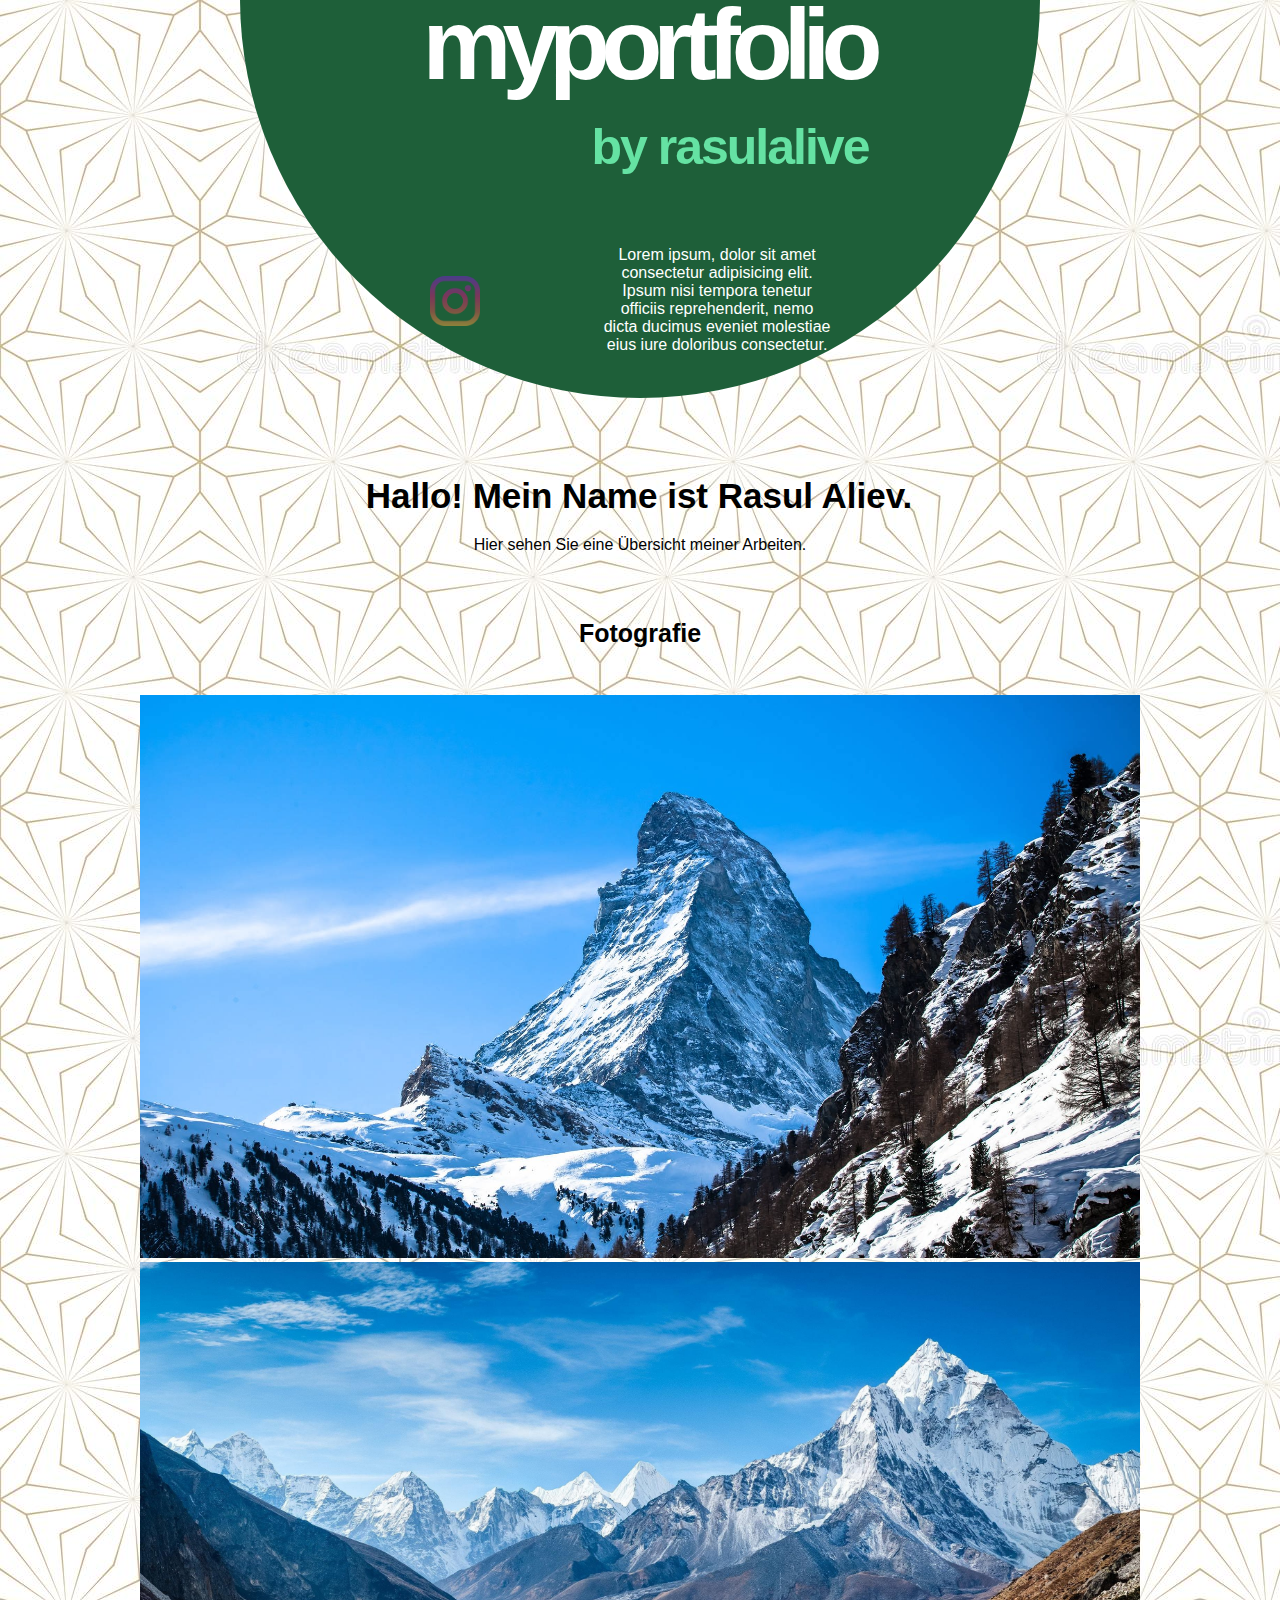
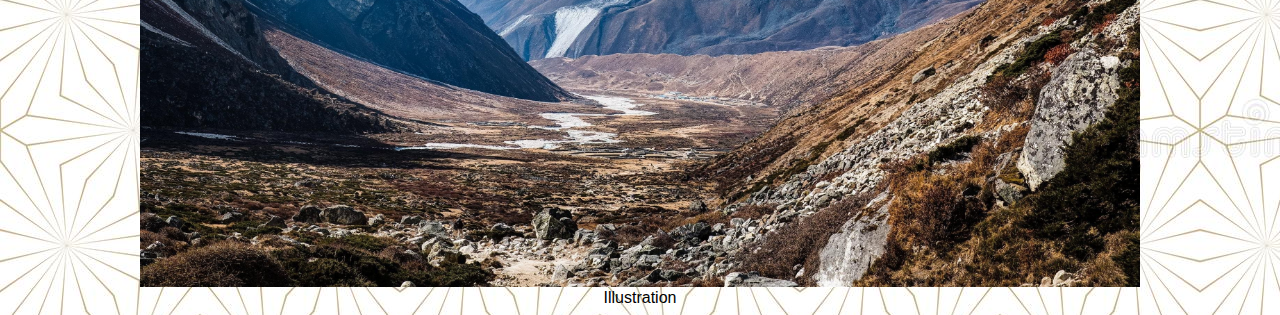
==== index.html @ 5f8275d5 "1.7" ====
<html lang="en">
<link rel="stylesheet" href="style.css">

<head>
    <meta charset="UTF-8">
    <meta http-equiv="X-UA-Compatible" content="IE=edge">
    <meta name="viewport" content="width=device-width, initial-scale=1.0">
    <title>Portfolio I Rasul</title>
</head>

<body>
  <header>
    <div>
        <div id="halbkreis"></div>
        <h1>myportfolio</h1>
        <h2 id="by">by rasulalive</h2>
        <div id="text1">Lorem ipsum, dolor sit amet consectetur adipisicing elit. Ipsum nisi tempora tenetur officiis
            reprehenderit, nemo dicta ducimus eveniet molestiae eius iure doloribus consectetur.</div>
        <div><a href="https://www.instagram.com/" target="_blank"> <img id="instagram" src="instaaa.png"
                    alt="Instagram"></a></div>
                </header>
     <main>
                    <div id="tipper">Hallo! Mein Name ist Rasul Aliev.</div>
        <div id="text2">Hier sehen Sie eine Übersicht meiner Arbeiten.</div>
        <div id="fototite">Fotografie</div>
       <img id="foto" src="berg1.jpg" alt="Foto1">
       <img id="foto" src="berg2.jpg" alt="Foto2">
        <div>Illustration</div>
    </div>
</main>

</body>

</html>
---- style.css ----
body{
   background-image: url(hintergrund.jpg);
   font-family: Arial, Helvetica, sans-serif;
   text-align: center;
  
   }
   
   h1{
      font-size:  100px;
    font-weight: 800;
    color: rgb(255, 255, 255);
    letter-spacing: -9px;
   position: absolute;
   width:100%;        
   margin-left:auto;
   margin-right:auto;
   background-position:center;
   top: -80px;
   
   
   }
   #by{
      color: #65e2a3;
      font-size: 50px; 
      margin-top: -280px;
      margin-left: 180;
      letter-spacing: -2;
      font-weight: 700;

   }
   
   #halbkreis {
    background-color: rgb(30, 95, 57);
   width: 800px;
   height: 400px;
   border-radius:0 0 500px 500px;
   z-index: -1;
   display: inline-block;
   margin-top: -10px;
  
}
   #text1{
   color: rgb(255, 255, 255);
   margin-left: 47%;
   width: 230px;
   height: 100px;
  margin-top: 70;
  
   }
   #instagram { 
      filter: opacity(95%);
width: 50spx;
height: 50px;
position: absolute;
margin-top: -70px;
margin-left: -210px;
opacity: 0.6;
    }

    #instagram:hover { 
opacity: 1;
}

    #tipper{
font-size: 35px;
border-right: 2px solid rgba(255, 255, 255, 0.75);
font-weight: 550;
white-space: nowrap;
overflow: hidden;
margin: 130 auto ;
     }

     /*animation*/
#tipper  {
   animation: typewriter 3s steps(40) 1s 1 normal both,
   blinkTextCursor 500ms steps(40) infinite normal;
   }

   @keyframes typewriter{
      from{
width: 0;
}
  to{
width: 16em;
 }
}

@keyframes blinkTextCursor {
   from {
      border-color: transparent 50%
   }
to{
   border-color: black;
}
}

#text2{
top: -110px;
   position: relative; 

}

#fototite{
font-size:25px;
font-weight: 600;
top: -45px;
position: relative;
}

#foto{
width: 1000px;
margin: 2px;
}
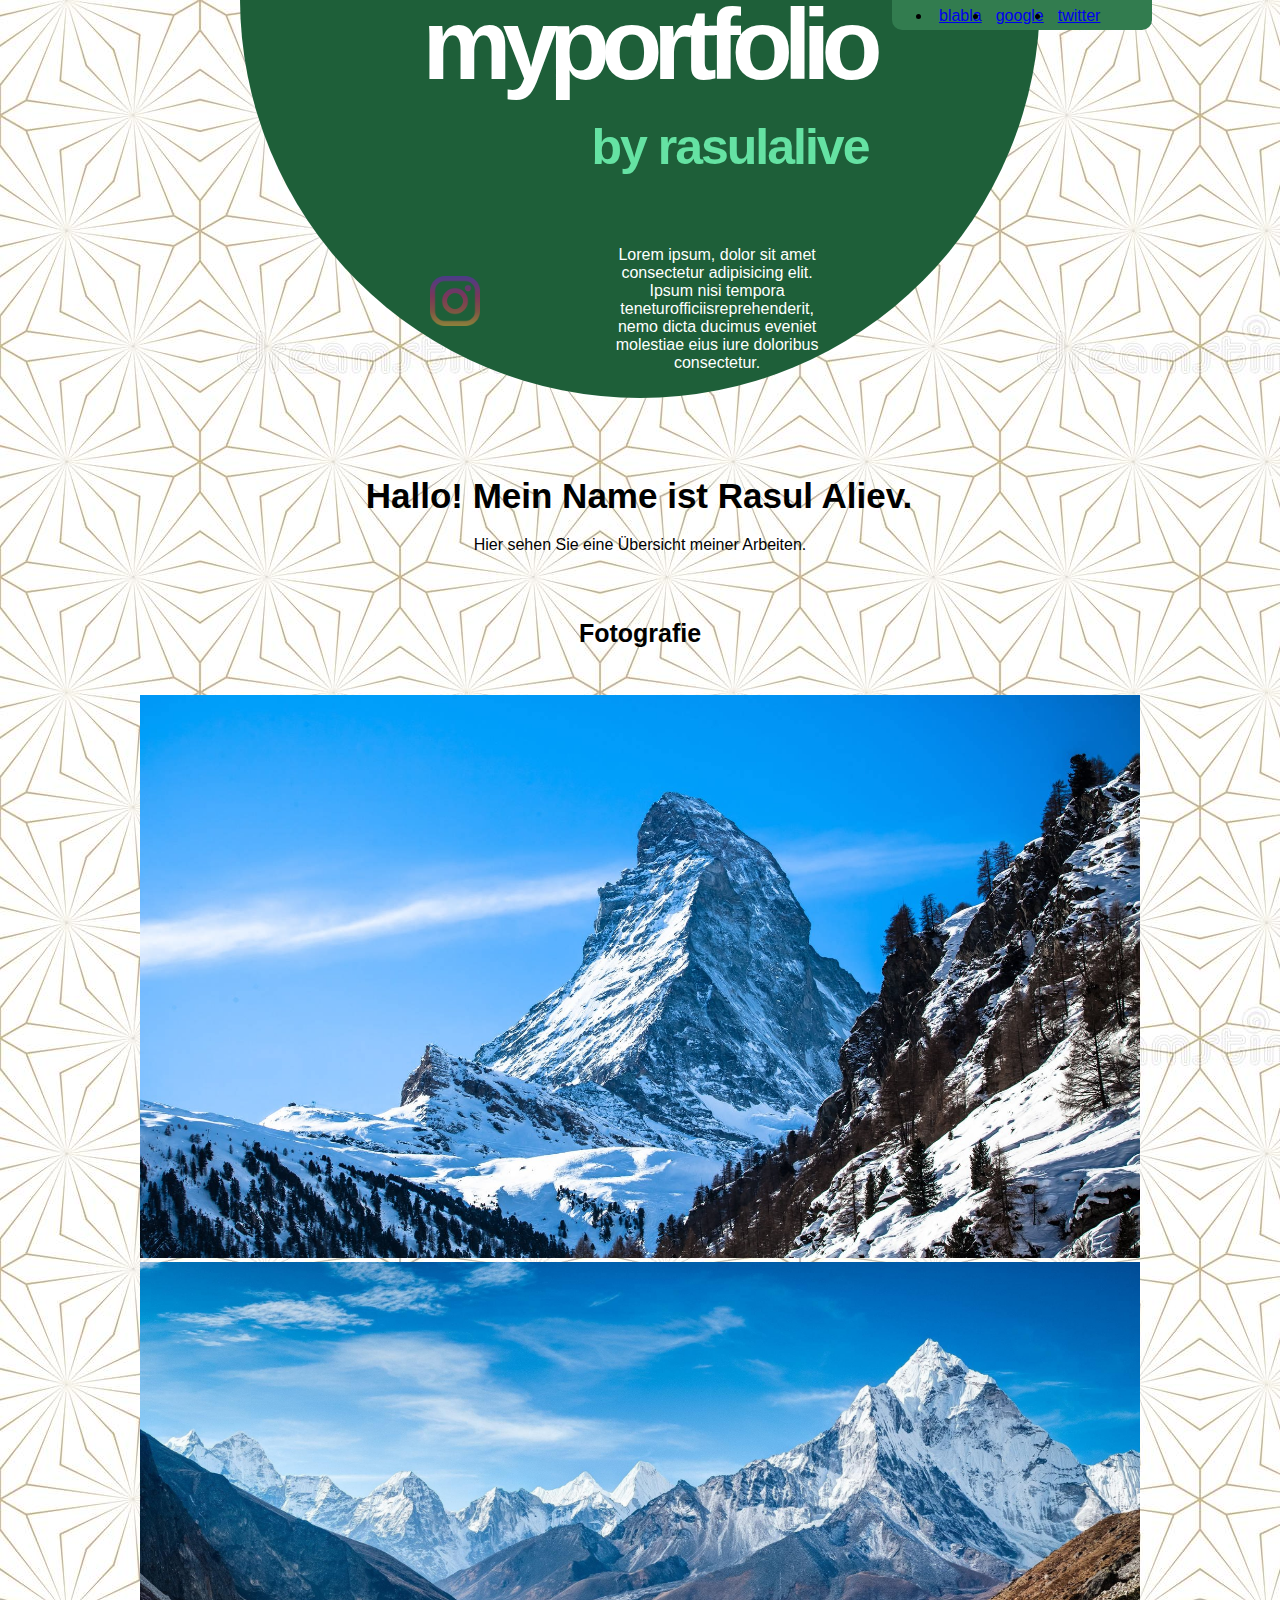
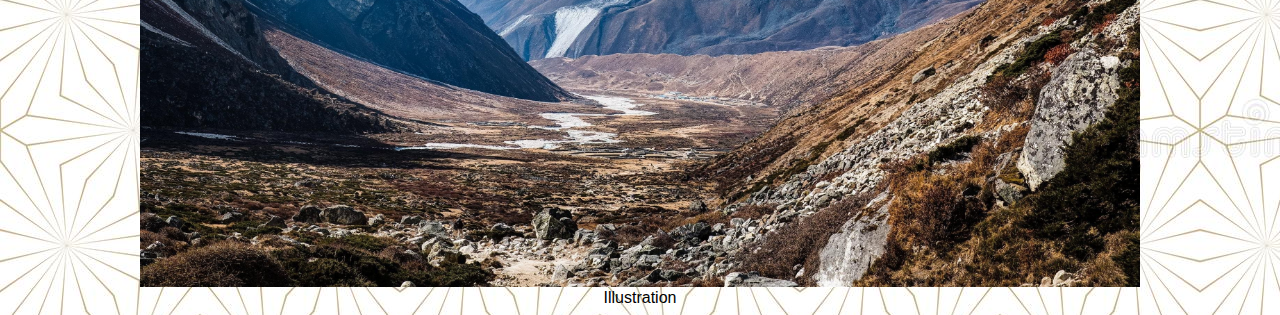
==== commit 23728307: "1.8" ====
--- a/index.html
+++ b/index.html
@@ -9,25 +9,30 @@
 </head>
 
 <body>
-  <header>
-    <div>
-        <div id="halbkreis"></div>
-        <h1>myportfolio</h1>
-        <h2 id="by">by rasulalive</h2>
-        <div id="text1">Lorem ipsum, dolor sit amet consectetur adipisicing elit. Ipsum nisi tempora tenetur officiis
-            reprehenderit, nemo dicta ducimus eveniet molestiae eius iure doloribus consectetur.</div>
-        <div><a href="https://www.instagram.com/" target="_blank"> <img id="instagram" src="instaaa.png"
-                    alt="Instagram"></a></div>
-                </header>
-     <main>
-                    <div id="tipper">Hallo! Mein Name ist Rasul Aliev.</div>
+    <header>
+            <nav>
+                <ul id="header">
+                    <li><a href="https://www.youtube.com/watch?v=gTzJgLsbnKU">blabla</a></li>
+                    <li><a href="https://www.google.com/">google</a></li>
+                    <li><a href="https://twitter.com/home">twitter</a></li>
+            </nav>
+            </ul>
+            <div id="halbkreis"></div>
+            <h1>myportfolio</h1>
+            <h2 id="by">by rasulalive</h2>
+            <div id="text1">Lorem ipsum, dolor sit amet consectetur adipisicing elit. Ipsum nisi tempora teneturofficiisreprehenderit, nemo dicta ducimus eveniet molestiae eius iure doloribus consectetur.</div>
+            <div><a href="https://www.instagram.com/" target="_blank"> <img id="instagram" src="instaaa.png"
+                        alt="Instagram"></a></div>
+    </header>
+    <main>
+        <div id="tipper">Hallo! Mein Name ist Rasul Aliev.</div>
         <div id="text2">Hier sehen Sie eine Übersicht meiner Arbeiten.</div>
         <div id="fototite">Fotografie</div>
-       <img id="foto" src="berg1.jpg" alt="Foto1">
-       <img id="foto" src="berg2.jpg" alt="Foto2">
+        <img id="foto" src="berg1.jpg" alt="Foto1">
+        <img id="foto" src="berg2.jpg" alt="Foto2">
         <div>Illustration</div>
-    </div>
-</main>
+        </div>
+    </main>
 
 </body>
 
--- a/style.css
+++ b/style.css
@@ -111,4 +111,25 @@
 width: 1000px;
 margin: 2px;
 }
-   +   
+#header{
+background-color: rgb(50, 124, 79);
+height: 30px;
+width: 220px;
+border-bottom-left-radius: 10px;
+border-bottom-right-radius: 10px;
+position: fixed;
+right: 10%;
+margin: 0px;
+top: 0px;
+z-index: 10;
+}
+
+li {
+   float: left;
+}  
+
+li a {
+padding: 7px;
+display: block;
+}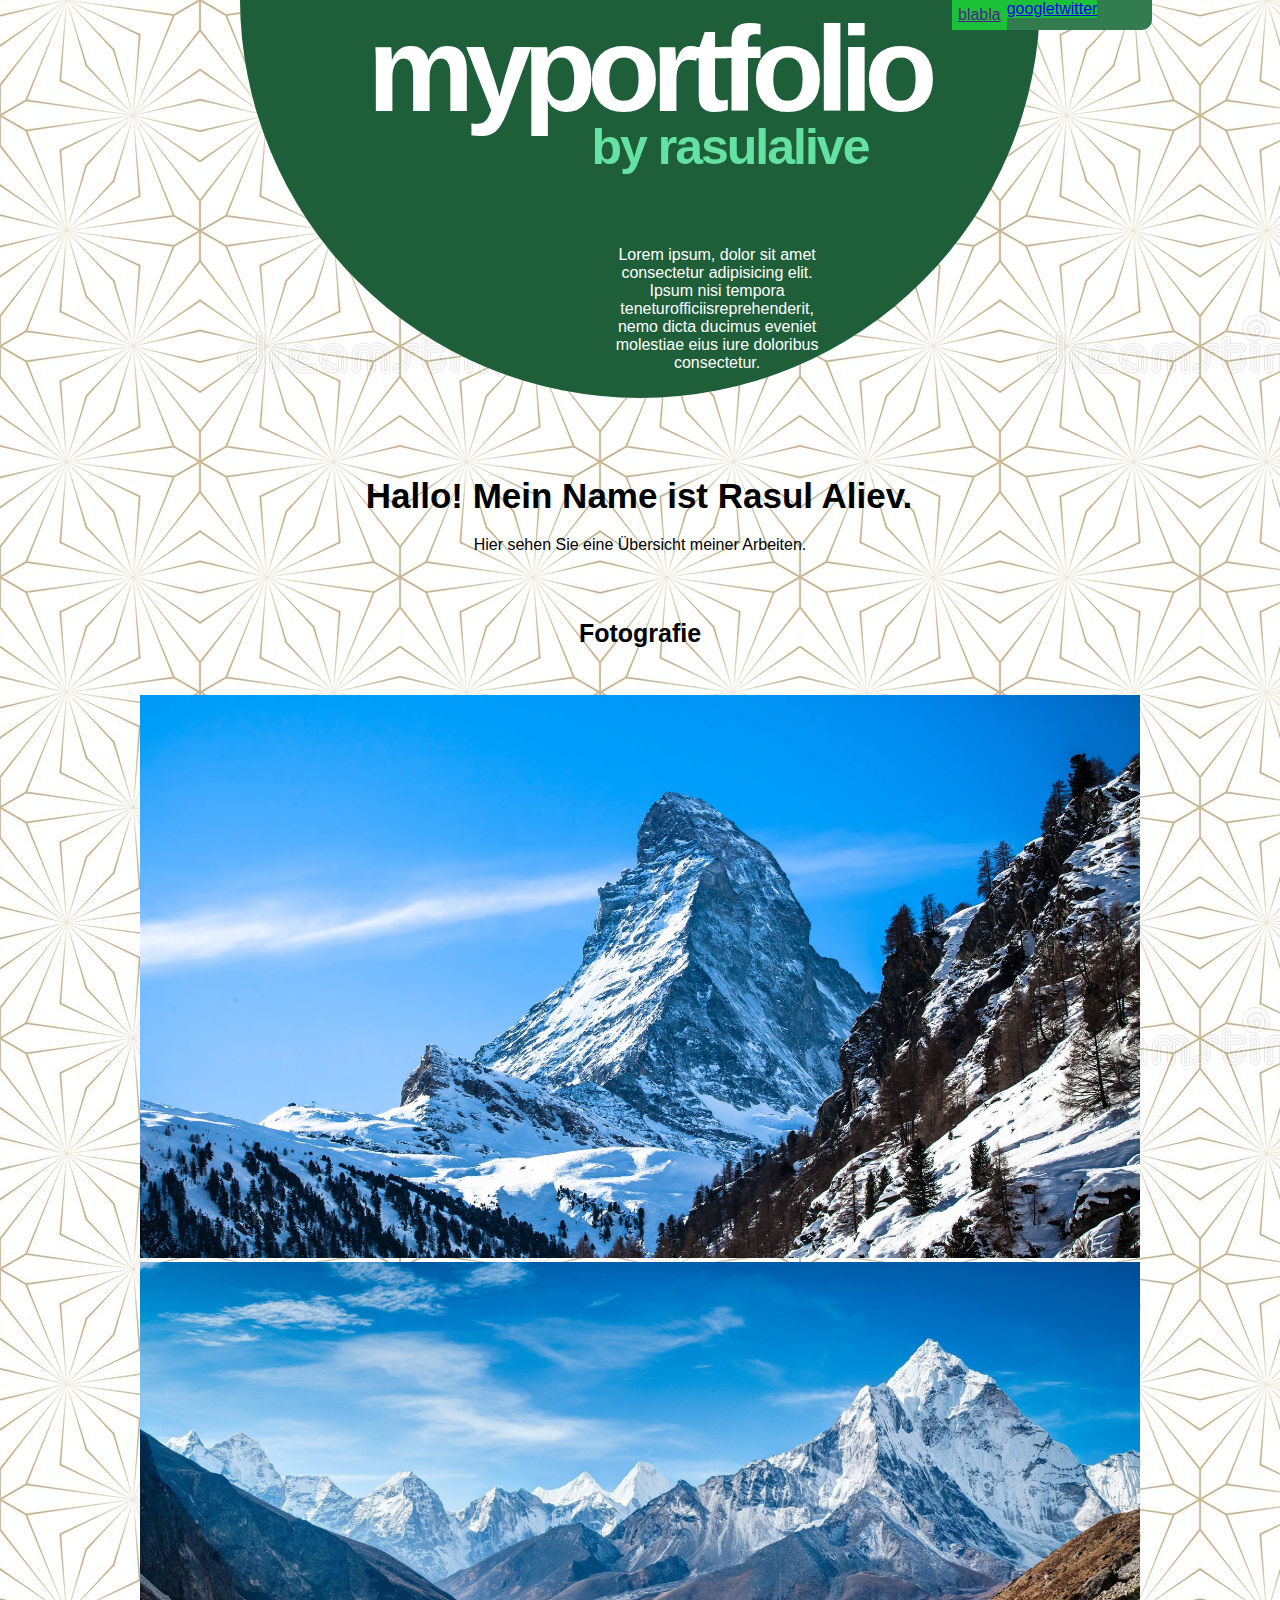
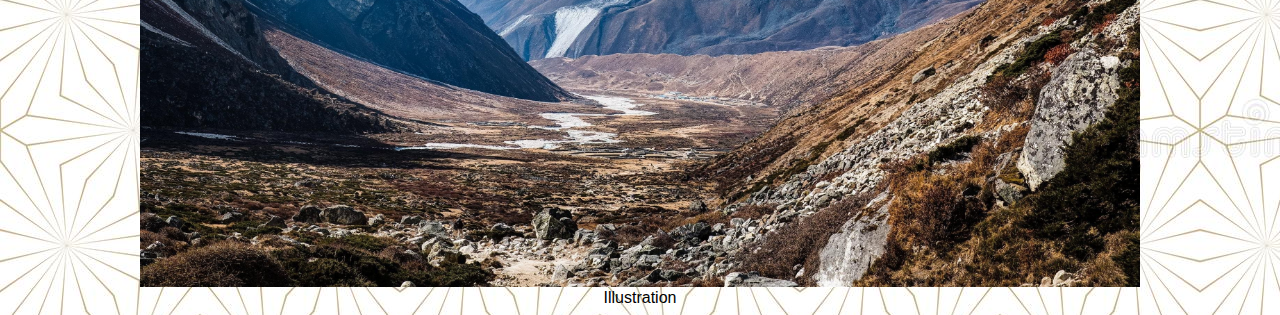
==== commit d3bc3da5: "1.8" ====
--- a/index.html
+++ b/index.html
@@ -10,19 +10,19 @@
 
 <body>
     <header>
-            <nav>
-                <ul id="header">
-                    <li><a href="https://www.youtube.com/watch?v=gTzJgLsbnKU">blabla</a></li>
-                    <li><a href="https://www.google.com/">google</a></li>
-                    <li><a href="https://twitter.com/home">twitter</a></li>
-            </nav>
-            </ul>
-            <div id="halbkreis"></div>
-            <h1>myportfolio</h1>
-            <h2 id="by">by rasulalive</h2>
-            <div id="text1">Lorem ipsum, dolor sit amet consectetur adipisicing elit. Ipsum nisi tempora teneturofficiisreprehenderit, nemo dicta ducimus eveniet molestiae eius iure doloribus consectetur.</div>
-            <div><a href="https://www.instagram.com/" target="_blank"> <img id="instagram" src="instaaa.png"
-                        alt="Instagram"></a></div>
+
+        <div id="header">
+            <a id="a" href=>blabla</a>
+            <a href="https://www.google.com/">google</a>
+            <a href="https://twitter.com/home">twitter</a>
+        </div>
+        <div id="halbkreis"></div>
+        <h1>myportfolio</h1>
+        <h2 id="by">by rasulalive</h2>
+        <div id="text1">Lorem ipsum, dolor sit amet consectetur adipisicing elit. Ipsum nisi tempora
+            teneturofficiisreprehenderit, nemo dicta ducimus eveniet molestiae eius iure doloribus consectetur.</div>
+        <div><a href="https://www.instagram.com/" target="_blank"> <img id="instagram" src="instaaa.png"
+        alt="Instagram"></a></div>
     </header>
     <main>
         <div id="tipper">Hallo! Mein Name ist Rasul Aliev.</div>
--- a/style.css
+++ b/style.css
@@ -2,12 +2,12 @@
    background-image: url(hintergrund.jpg);
    font-family: Arial, Helvetica, sans-serif;
    text-align: center;
-  
+
    }
    
    h1{
-      font-size:  100px;
-    font-weight: 800;
+      font-size:  120px;
+    font-weight: 700;
     color: rgb(255, 255, 255);
     letter-spacing: -9px;
    position: absolute;
@@ -47,15 +47,16 @@
   margin-top: 70;
   
    }
+
    #instagram { 
-      filter: opacity(95%);
+filter: opacity(95%);
 width: 50spx;
 height: 50px;
 position: absolute;
 margin-top: -70px;
 margin-left: -210px;
 opacity: 0.6;
-    }
+}
 
     #instagram:hover { 
 opacity: 1;
@@ -115,7 +116,7 @@
 #header{
 background-color: rgb(50, 124, 79);
 height: 30px;
-width: 220px;
+width: 200px;
 border-bottom-left-radius: 10px;
 border-bottom-right-radius: 10px;
 position: fixed;
@@ -125,11 +126,13 @@
 z-index: 10;
 }
 
-li {
+a {
    float: left;
+   background-color: rgb(27, 194, 55);
 }  
 
-li a {
-padding: 7px;
+#a {
+padding: 6px;
 display: block;
+
 }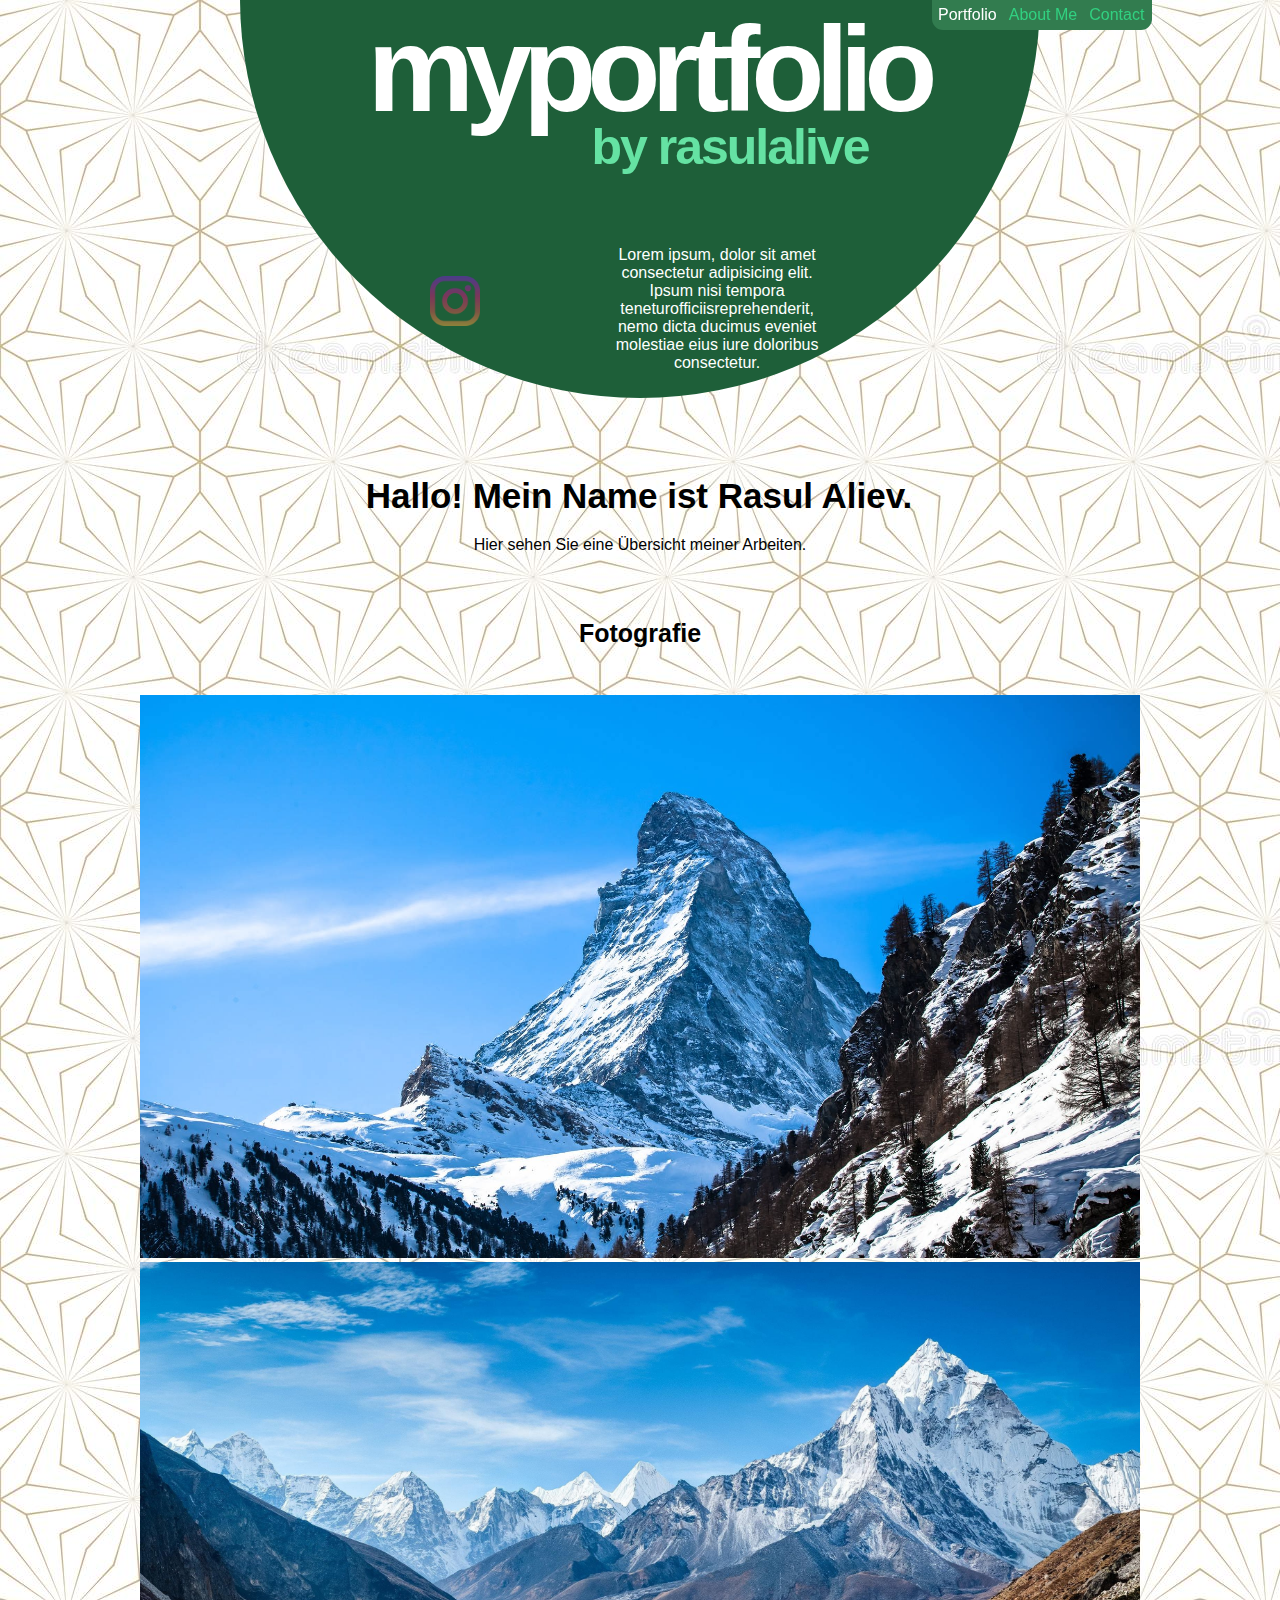
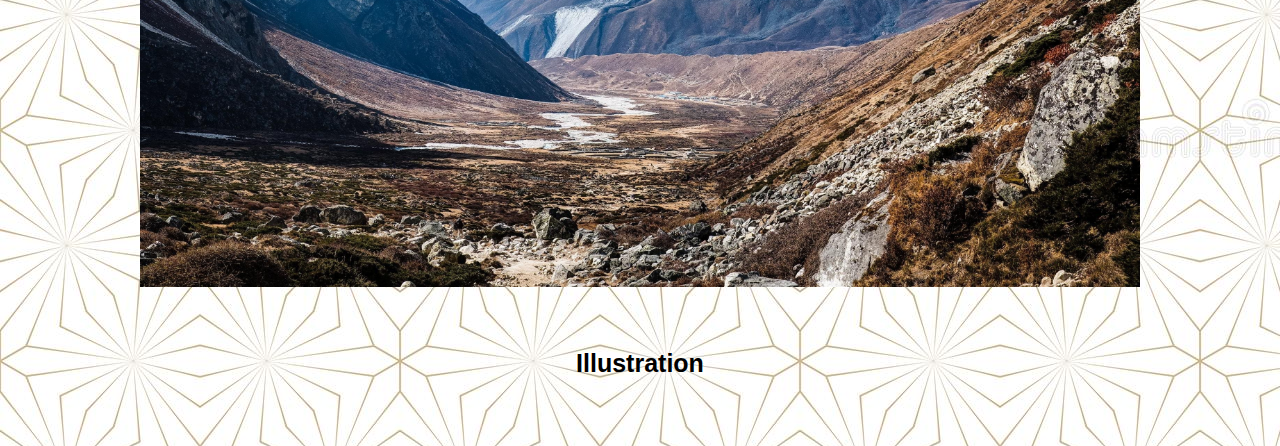
==== commit f43d3793: "1.9" ====
--- a/index.html
+++ b/index.html
@@ -10,19 +10,18 @@
 
 <body>
     <header>
-
-        <div id="header">
-            <a id="a" href=>blabla</a>
-            <a href="https://www.google.com/">google</a>
-            <a href="https://twitter.com/home">twitter</a>
-        </div>
+       <nav><ul id="header">
+            <li><a id="a" href=>Portfolio</a></li>
+            <li><a href="https://www.google.com/">About Me</a></li>
+            <li><a href="https://twitter.com/home">Contact</a></li>
+        </ul></nav>
         <div id="halbkreis"></div>
         <h1>myportfolio</h1>
         <h2 id="by">by rasulalive</h2>
         <div id="text1">Lorem ipsum, dolor sit amet consectetur adipisicing elit. Ipsum nisi tempora
             teneturofficiisreprehenderit, nemo dicta ducimus eveniet molestiae eius iure doloribus consectetur.</div>
         <div><a href="https://www.instagram.com/" target="_blank"> <img id="instagram" src="instaaa.png"
-        alt="Instagram"></a></div>
+                    alt="Instagram"></a></div>
     </header>
     <main>
         <div id="tipper">Hallo! Mein Name ist Rasul Aliev.</div>
@@ -30,7 +29,7 @@
         <div id="fototite">Fotografie</div>
         <img id="foto" src="berg1.jpg" alt="Foto1">
         <img id="foto" src="berg2.jpg" alt="Foto2">
-        <div>Illustration</div>
+        <div id="illiu" >Illustration</div>
         </div>
     </main>
 
--- a/style.css
+++ b/style.css
@@ -113,26 +113,46 @@
 margin: 2px;
 }
    
-#header{
-background-color: rgb(50, 124, 79);
-height: 30px;
-width: 200px;
-border-bottom-left-radius: 10px;
-border-bottom-right-radius: 10px;
-position: fixed;
-right: 10%;
-margin: 0px;
-top: 0px;
-z-index: 10;
+ul {
+   list-style-type:none;
+   margin: 0;
+   padding: 0;
+   background-color: rgb(50, 124, 79);
+   height: 30px;
+   width: 220px;
+   border-bottom-left-radius: 11px;
+   border-bottom-right-radius: 11px;
+   position: fixed;
+   right: 10%;
+   top: 0px;
+   z-index: 10;
+   overflow: hidden;
 }
 
-a {
+li {
    float: left;
-   background-color: rgb(27, 194, 55);
+   text-decoration: none;
+}  
+li a {
+   display: block;
+   color: #31d181;
+   text-align: center;
+   padding: 6px;
+   text-decoration: none;
+
 }  
 
-#a {
-padding: 6px;
-display: block;
+li a:hover{
+   background-color:rgb(45, 95, 65);
+}
 
-}+#a{
+   color: white;
+}
+
+#illiu{
+   font-size:25px;
+   font-weight: 600;
+   top: -45px;
+   padding: 60px;
+}
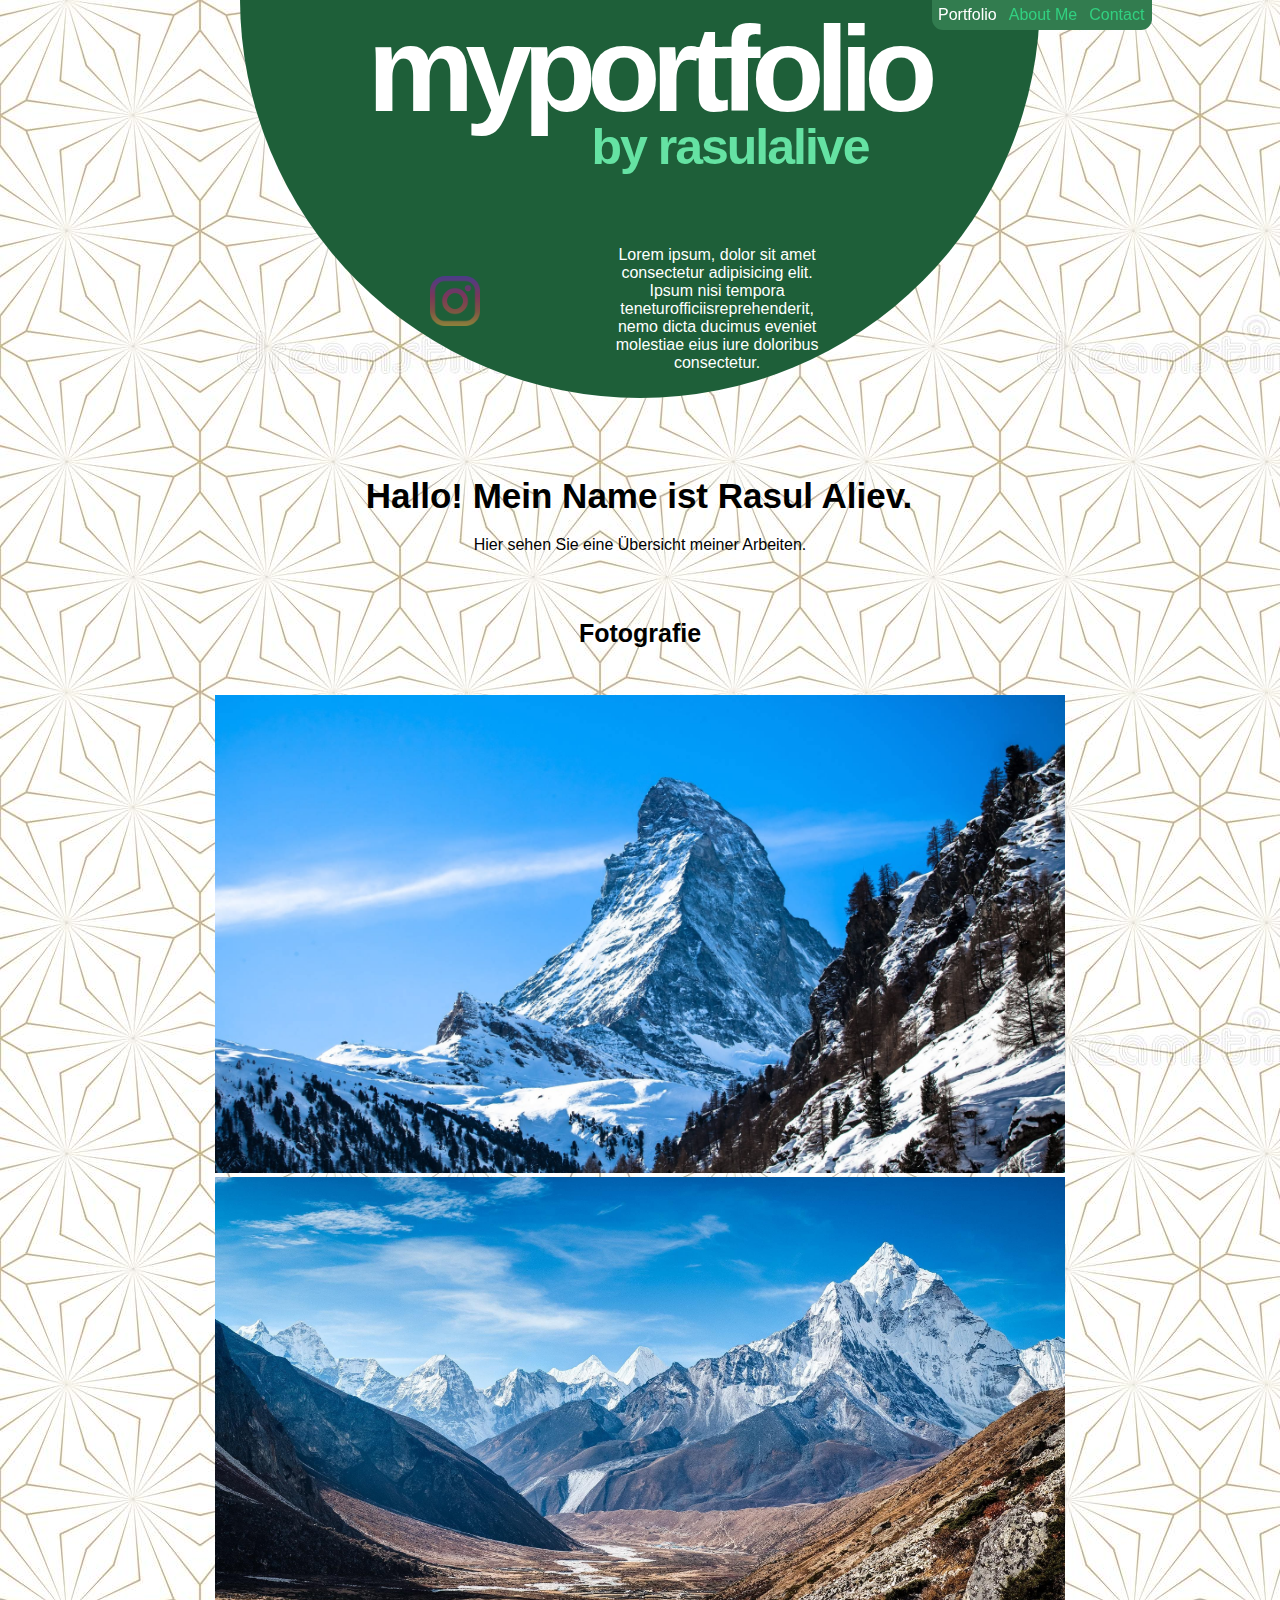
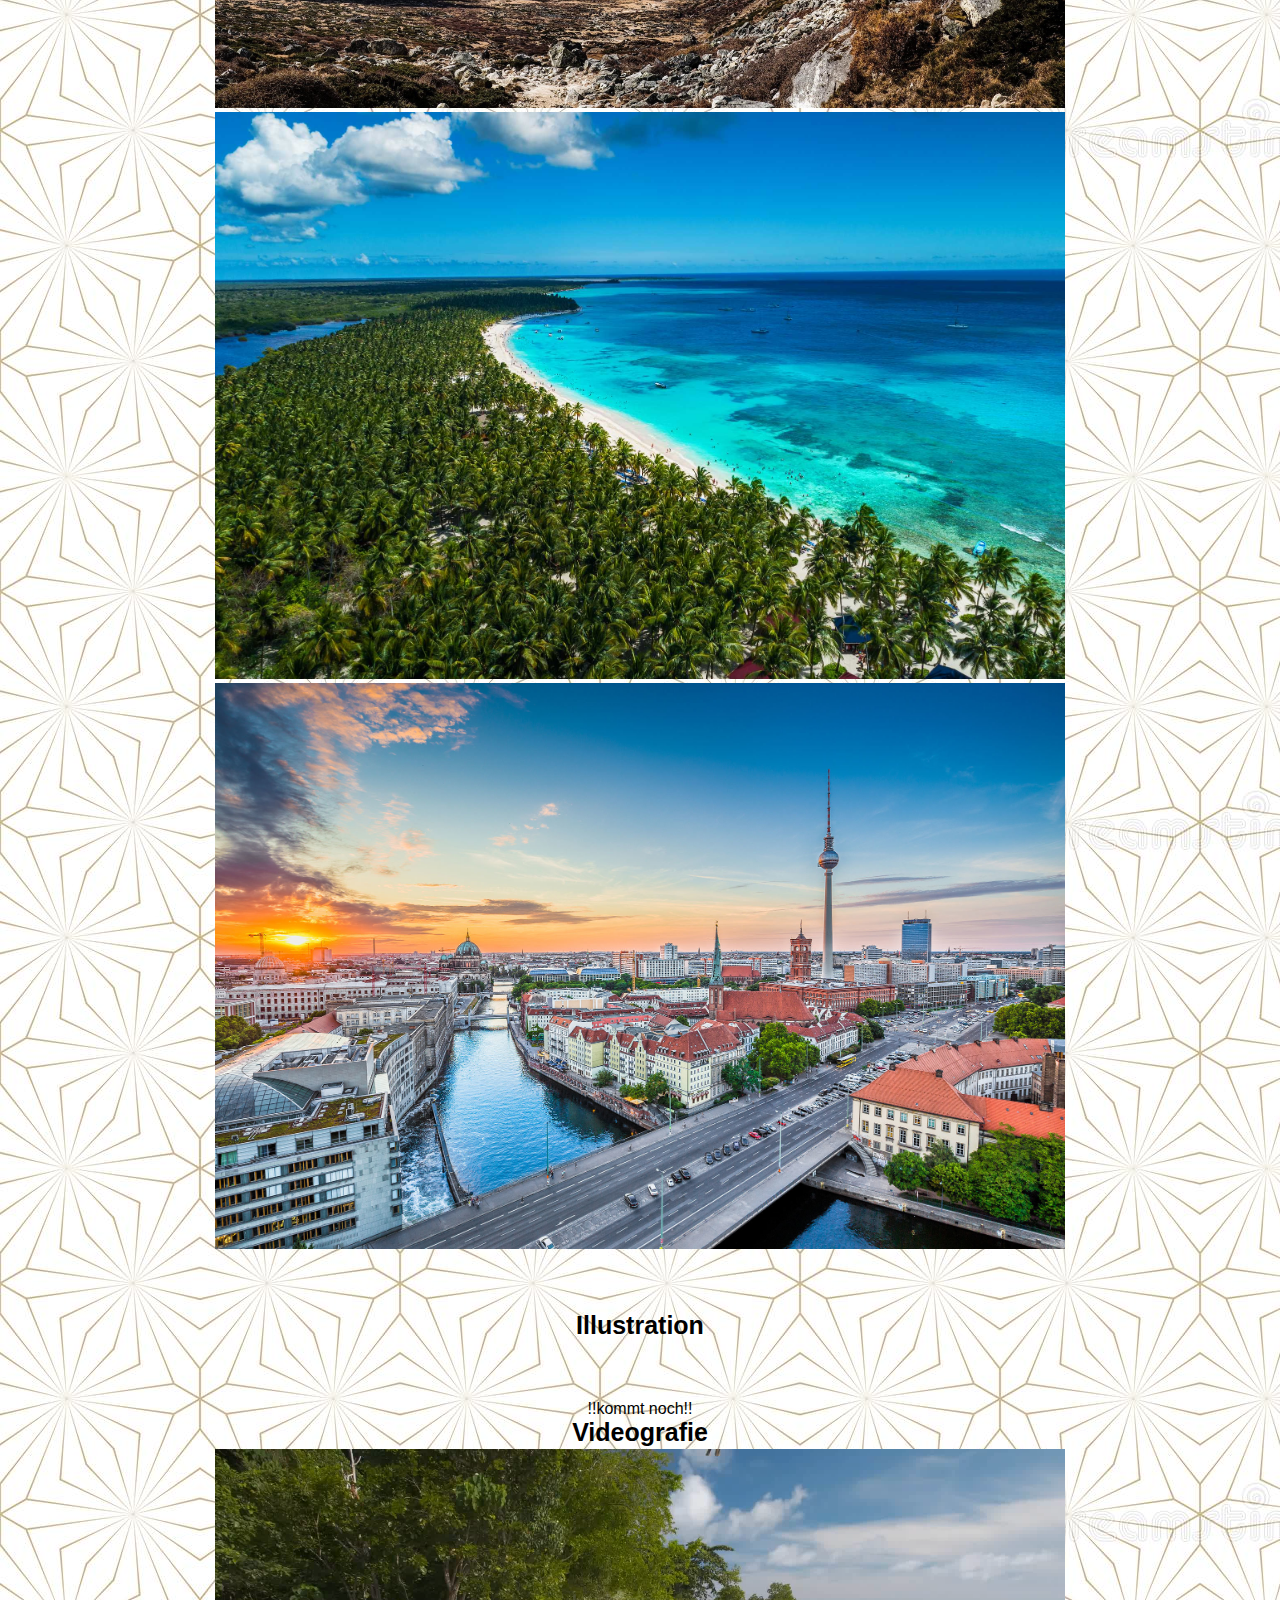
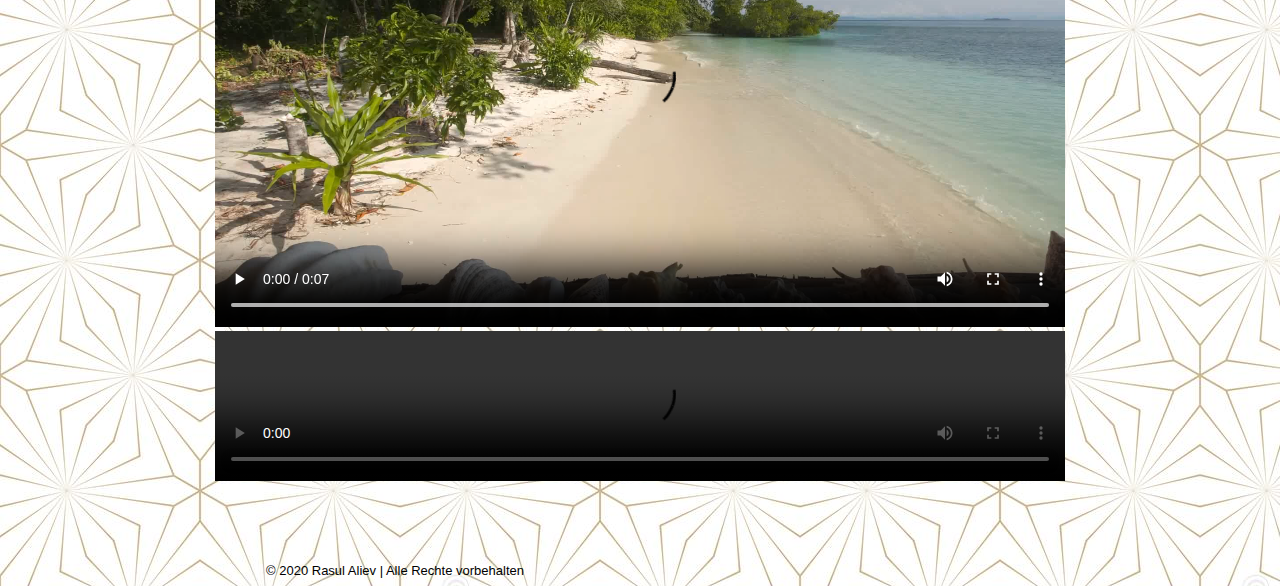
==== commit c46fbff6: "1.9" ====
--- a/index.html
+++ b/index.html
@@ -10,11 +10,13 @@
 
 <body>
     <header>
-       <nav><ul id="header">
-            <li><a id="a" href=>Portfolio</a></li>
-            <li><a href="https://www.google.com/">About Me</a></li>
-            <li><a href="https://twitter.com/home">Contact</a></li>
-        </ul></nav>
+        <nav>
+            <ul id="header">
+                <li><a id="a" href=>Portfolio</a></li>
+                <li><a href="https://www.google.com/">About Me</a></li>
+                <li><a href="https://twitter.com/home">Contact</a></li>
+            </ul>
+        </nav>
         <div id="halbkreis"></div>
         <h1>myportfolio</h1>
         <h2 id="by">by rasulalive</h2>
@@ -22,17 +24,26 @@
             teneturofficiisreprehenderit, nemo dicta ducimus eveniet molestiae eius iure doloribus consectetur.</div>
         <div><a href="https://www.instagram.com/" target="_blank"> <img id="instagram" src="instaaa.png"
                     alt="Instagram"></a></div>
-    </header>
-    <main>
+     </header>
+
+   <main>
         <div id="tipper">Hallo! Mein Name ist Rasul Aliev.</div>
         <div id="text2">Hier sehen Sie eine Übersicht meiner Arbeiten.</div>
         <div id="fototite">Fotografie</div>
-        <img id="foto" src="berg1.jpg" alt="Foto1">
-        <img id="foto" src="berg2.jpg" alt="Foto2">
-        <div id="illiu" >Illustration</div>
-        </div>
+        <div> <img id="foto" src="berg1.jpg" alt="Foto1"></div>
+        <div> <img id="foto" src="berg2.jpg" alt="Foto2"></div>
+        <div><img id="foto" src="bild3.jpg" alt="foto"></div>
+        <div><img id="foto" src="bild4.jpg" alt="foto"></div>
+        <div id="illiu">Illustration</div>
+        <div id="bild">!!kommt noch!!</div>
+        <div id="Videografie">Videografie</div>
+        <div><video width="850px" controls id="video" src="vid1.mp4"></video></div>
+        <div><video width="850px" controls id="video" src="vid2.mp4"></video></div>
     </main>
+   
+    <footer>
+        <div id="rechte">© 2020 Rasul Aliev | Alle Rechte vorbehalten</div>
+    </footer>
 
 </body>
-
 </html>--- a/style.css
+++ b/style.css
@@ -2,6 +2,7 @@
    background-image: url(hintergrund.jpg);
    font-family: Arial, Helvetica, sans-serif;
    text-align: center;
+overflow-x: hidden;
 
    }
    
@@ -109,7 +110,7 @@
 }
 
 #foto{
-width: 1000px;
+width: 850px;
 margin: 2px;
 }
    
@@ -156,3 +157,20 @@
    top: -45px;
    padding: 60px;
 }
+
+#Videografie{
+    font-size:25px;
+font-weight: 600;
+top: -45px;
+}
+
+#video{
+   padding: 2px;
+}
+
+#rechte{
+  font-size: 13px;
+  padding-top : 80px;
+margin-left: -490px;
+
+}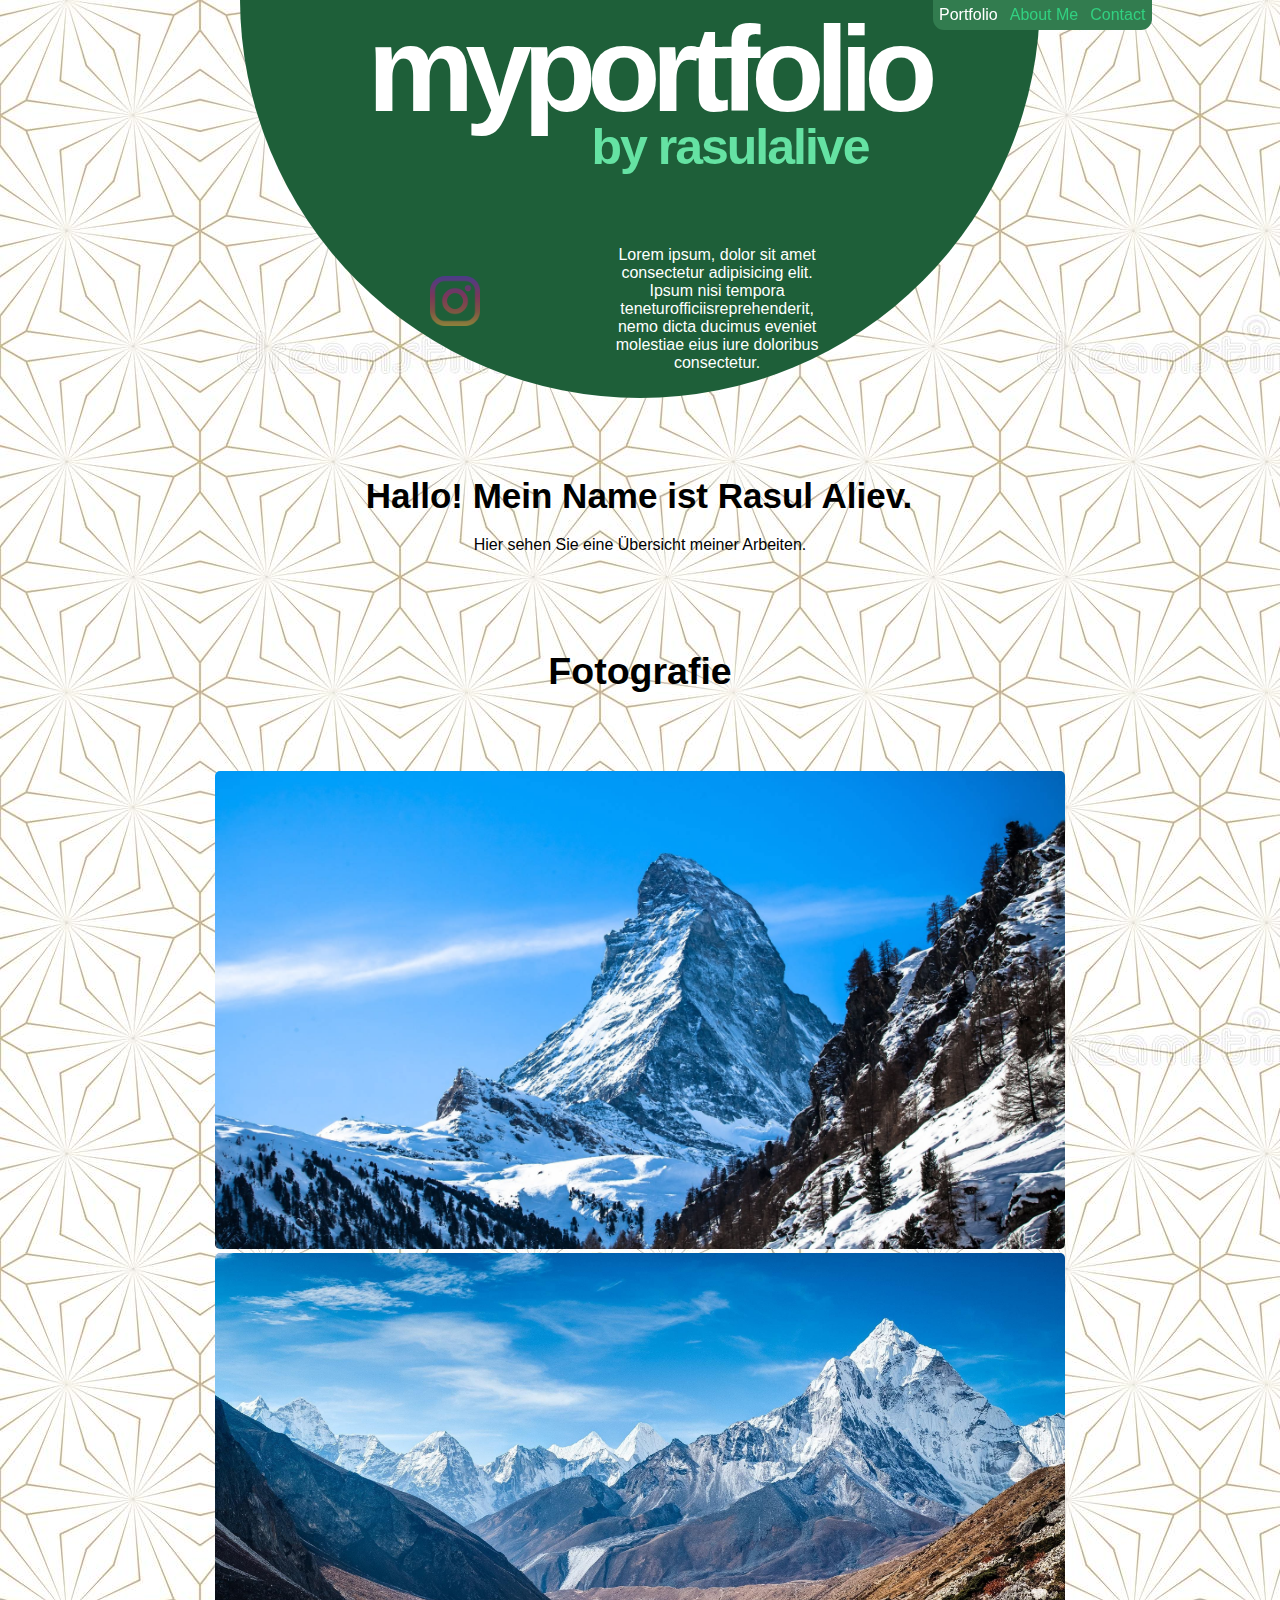
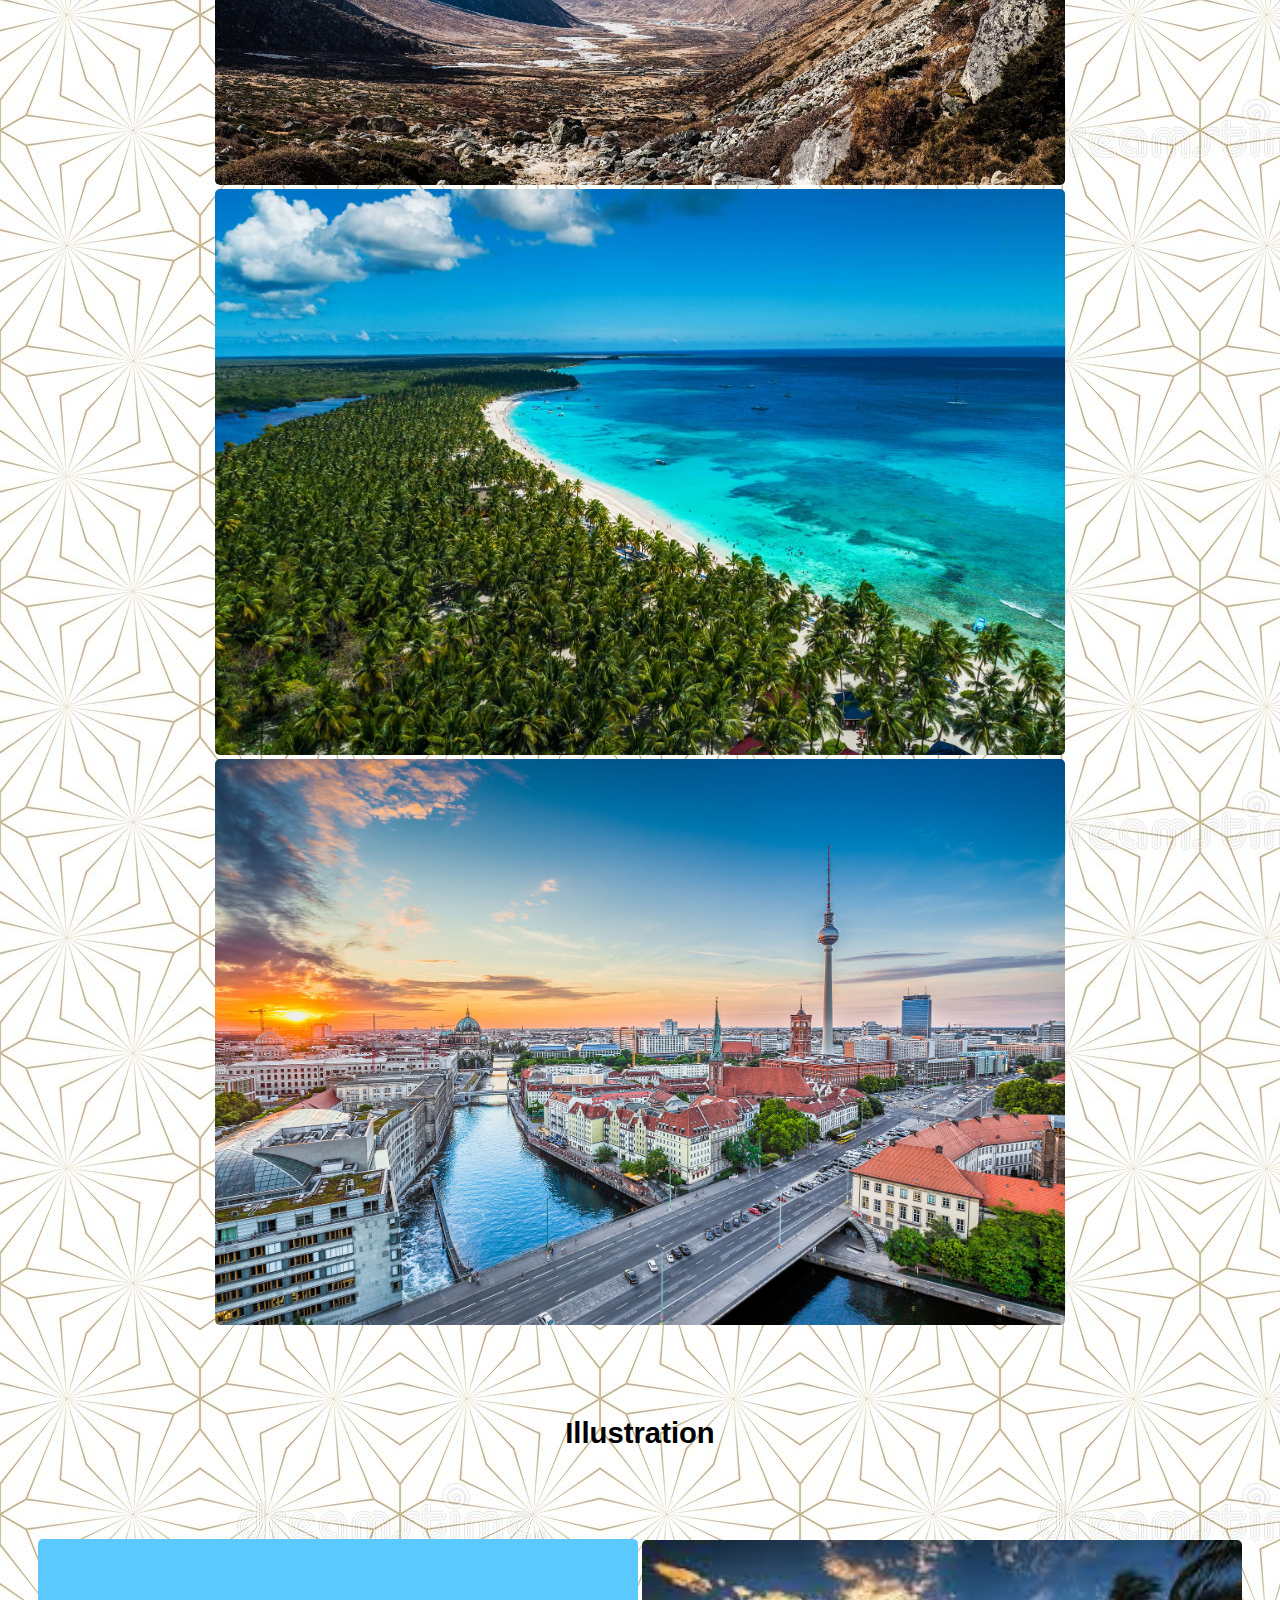
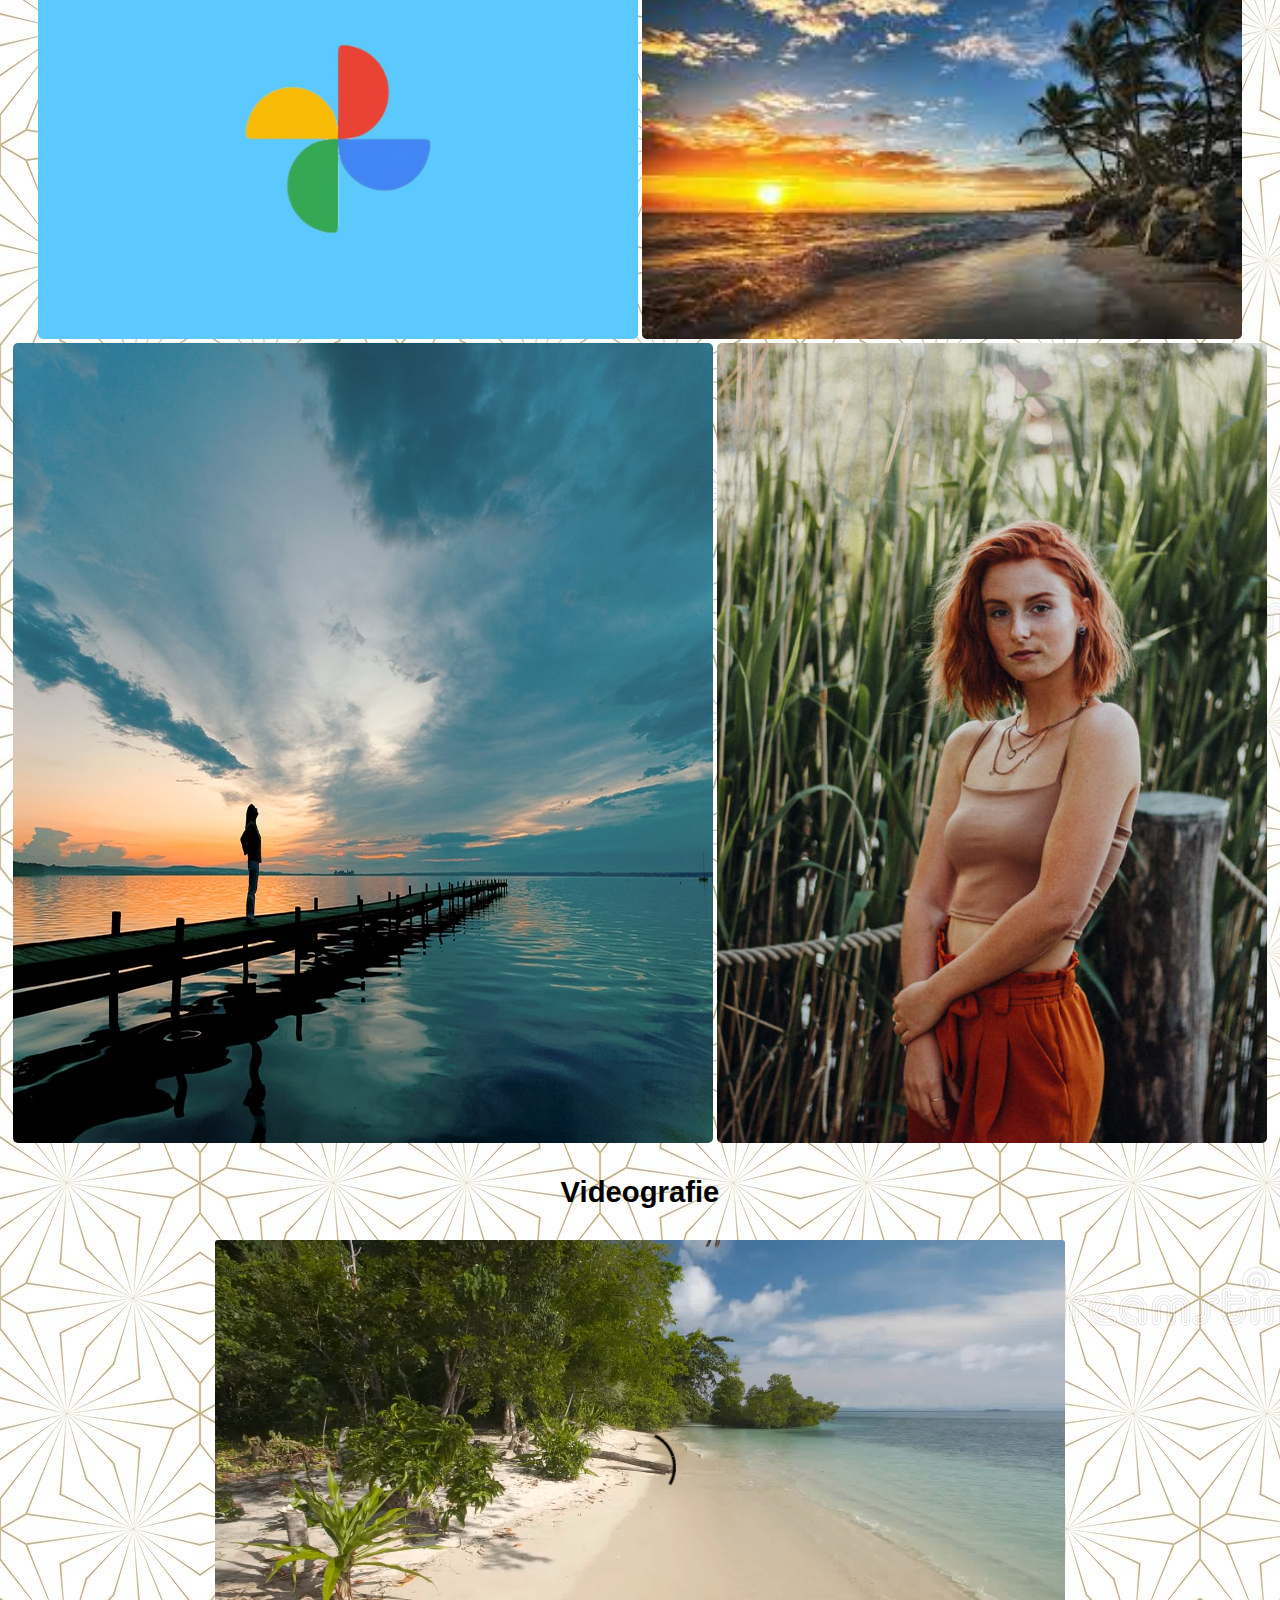
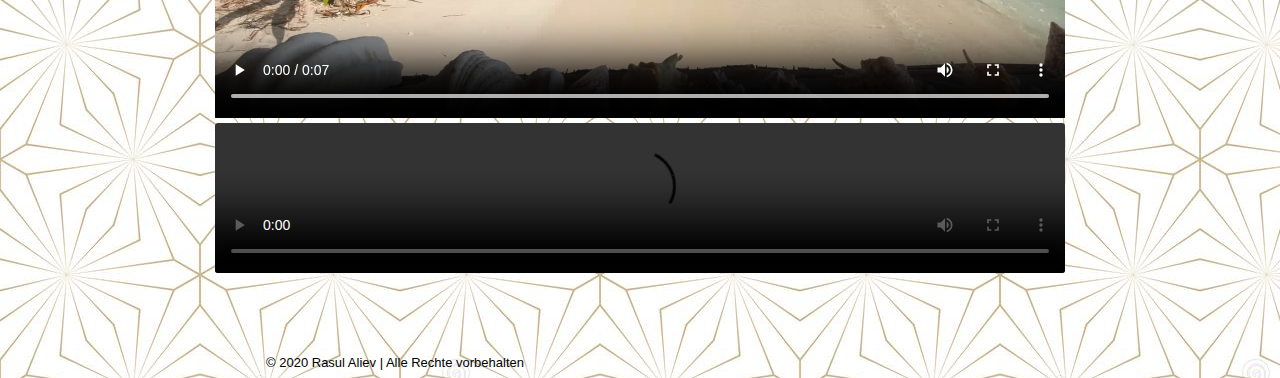
==== commit 75095cdb: "1.9" ====
--- a/index.html
+++ b/index.html
@@ -24,26 +24,39 @@
             teneturofficiisreprehenderit, nemo dicta ducimus eveniet molestiae eius iure doloribus consectetur.</div>
         <div><a href="https://www.instagram.com/" target="_blank"> <img id="instagram" src="instaaa.png"
                     alt="Instagram"></a></div>
-     </header>
+    </header>
 
-   <main>
+    <main>
         <div id="tipper">Hallo! Mein Name ist Rasul Aliev.</div>
         <div id="text2">Hier sehen Sie eine Übersicht meiner Arbeiten.</div>
-        <div id="fototite">Fotografie</div>
+        <div id="fototite">
+            <h2>Fotografie</h2>
+        </div>
         <div> <img id="foto" src="berg1.jpg" alt="Foto1"></div>
         <div> <img id="foto" src="berg2.jpg" alt="Foto2"></div>
         <div><img id="foto" src="bild3.jpg" alt="foto"></div>
+        
         <div><img id="foto" src="bild4.jpg" alt="foto"></div>
-        <div id="illiu">Illustration</div>
-        <div id="bild">!!kommt noch!!</div>
-        <div id="Videografie">Videografie</div>
+        <div id="illiu">
+            <h3>Illustration</h3>
+        </div>
+        <div><img id="bilder1" src="bilder1.jpg" alt="bilder">
+            <img id="bilder2" src="bilder2.jpg" alt="bilder2">
+            <img id="bilder3" src="bilder3.jpg" alt="bilder3">
+            <img id="bilder4" src="bilder4.jpg" alt="bilder4">
+        </div>
+        
+        <div id="Videografie">
+            <h3>Videografie</h3>
+        </div>
         <div><video width="850px" controls id="video" src="vid1.mp4"></video></div>
         <div><video width="850px" controls id="video" src="vid2.mp4"></video></div>
     </main>
-   
+
     <footer>
         <div id="rechte">© 2020 Rasul Aliev | Alle Rechte vorbehalten</div>
     </footer>
 
 </body>
+
 </html>--- a/style.css
+++ b/style.css
@@ -120,7 +120,7 @@
    padding: 0;
    background-color: rgb(50, 124, 79);
    height: 30px;
-   width: 220px;
+   width: 219px;
    border-bottom-left-radius: 11px;
    border-bottom-right-radius: 11px;
    position: fixed;
@@ -158,6 +158,22 @@
    padding: 60px;
 }
 
+#bilder1{
+   width: 600px;
+   height:400px;
+}
+#bilder2{
+   width: 600px;
+}
+#bilder3{
+   width: 700px;
+ height: 800px;
+}
+#bilder4{
+   width: 550px;
+   height: 800px;
+}
+
 #Videografie{
     font-size:25px;
 font-weight: 600;
@@ -173,4 +189,12 @@
   padding-top : 80px;
 margin-left: -490px;
 
+}
+
+img{
+   border-radius: 5px;
+}
+
+video{
+   border-radius: 5px;
 }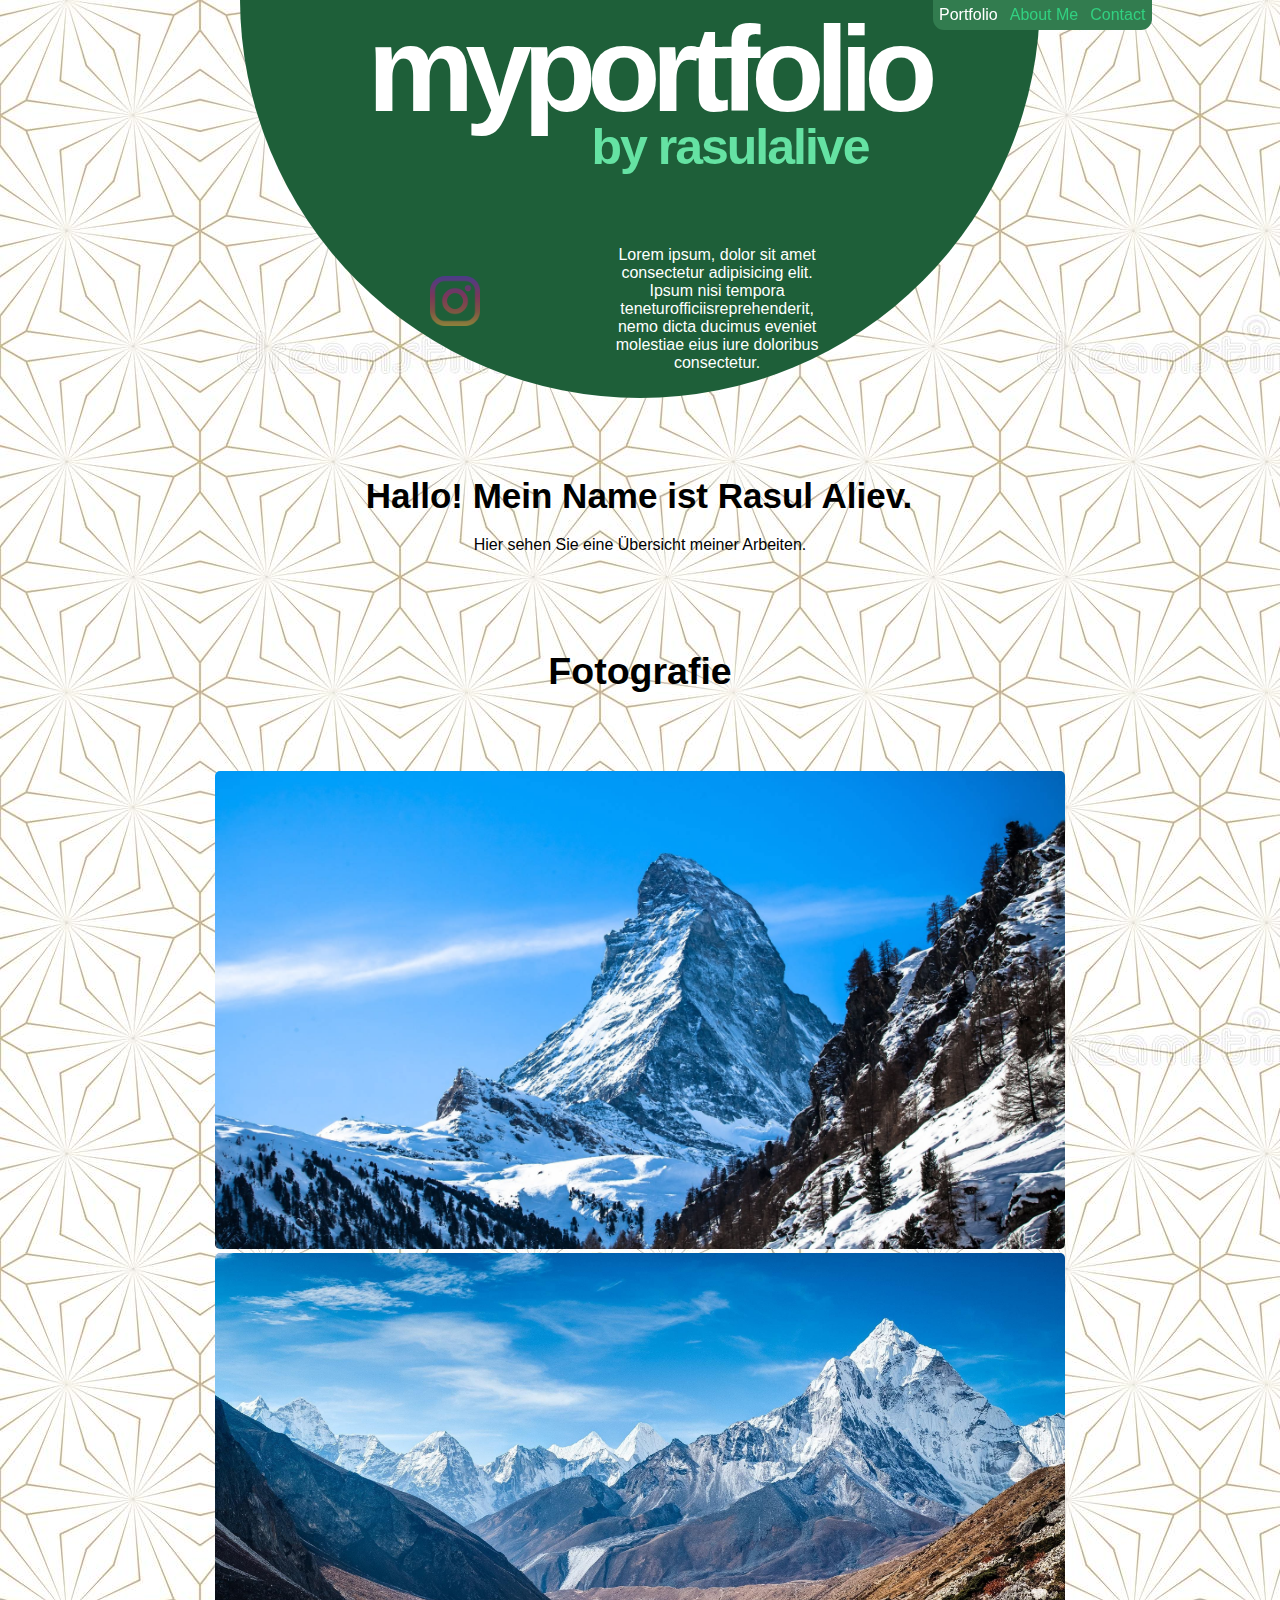
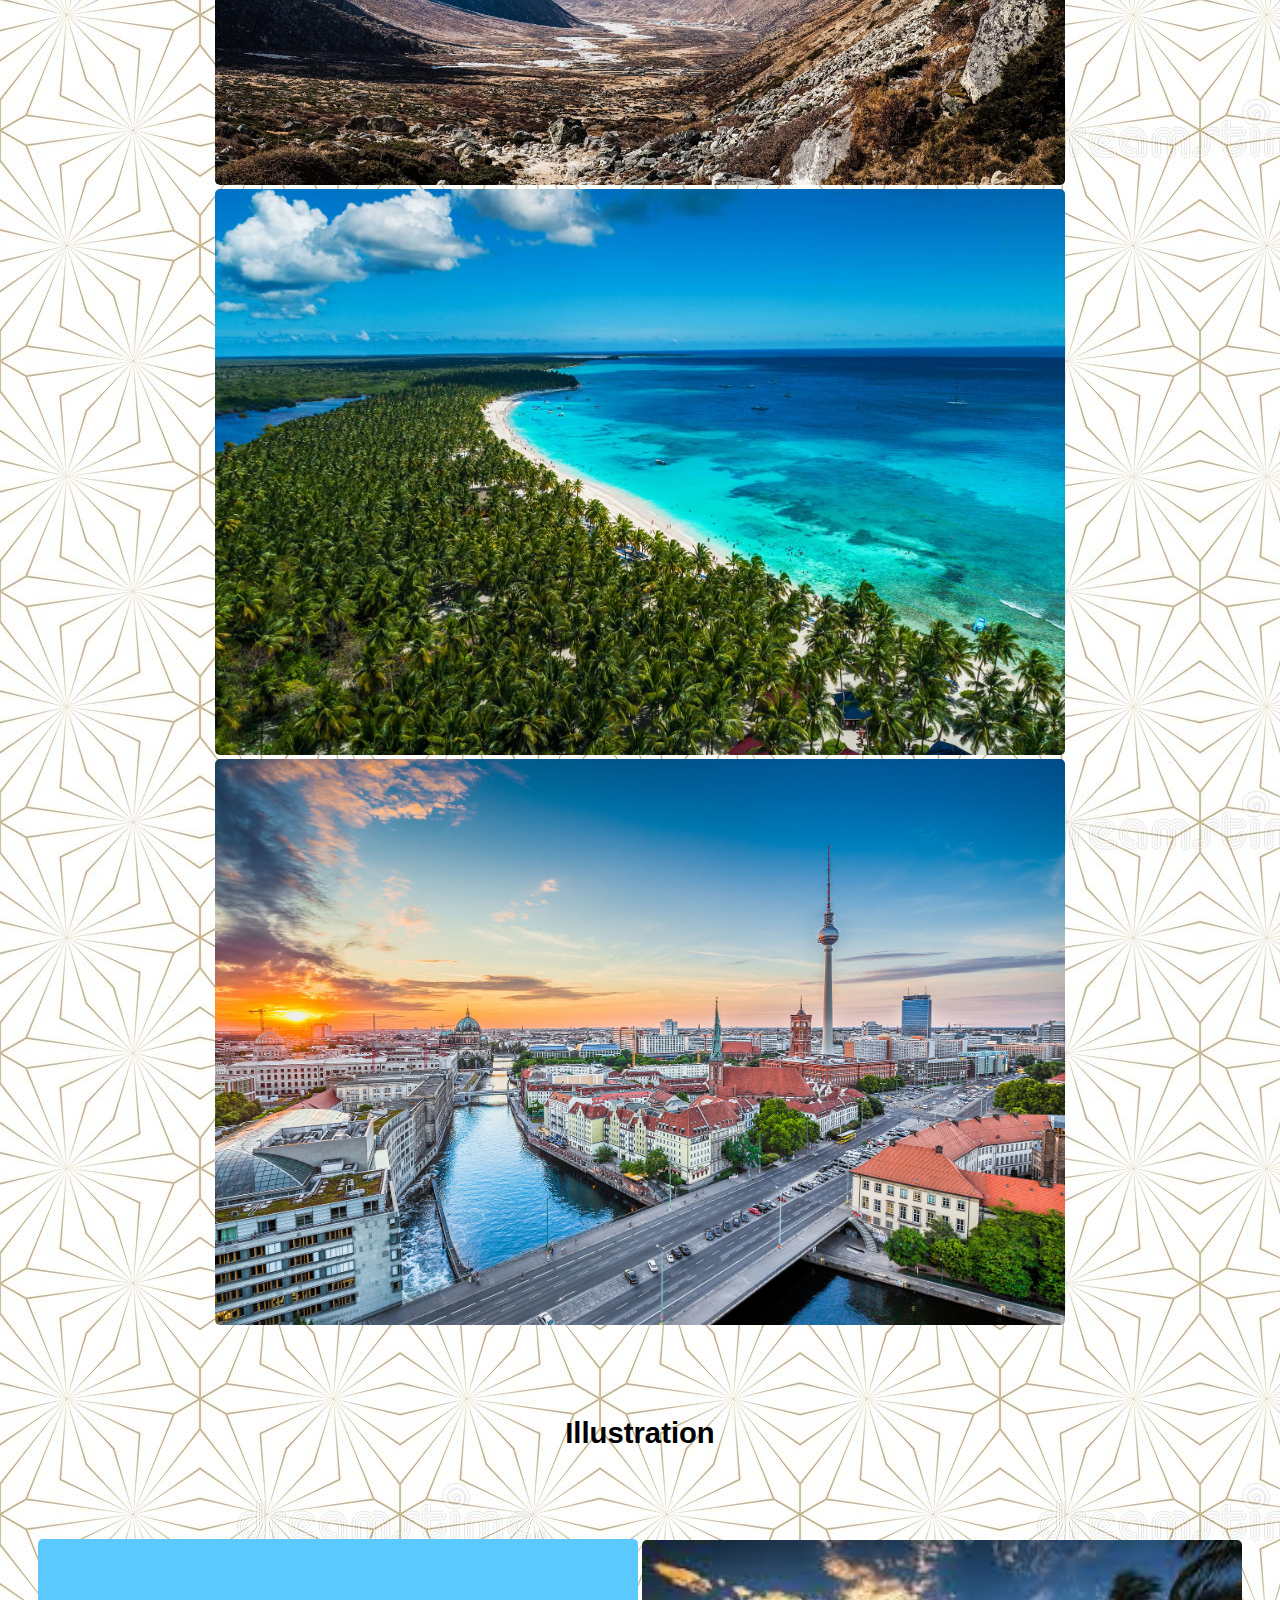
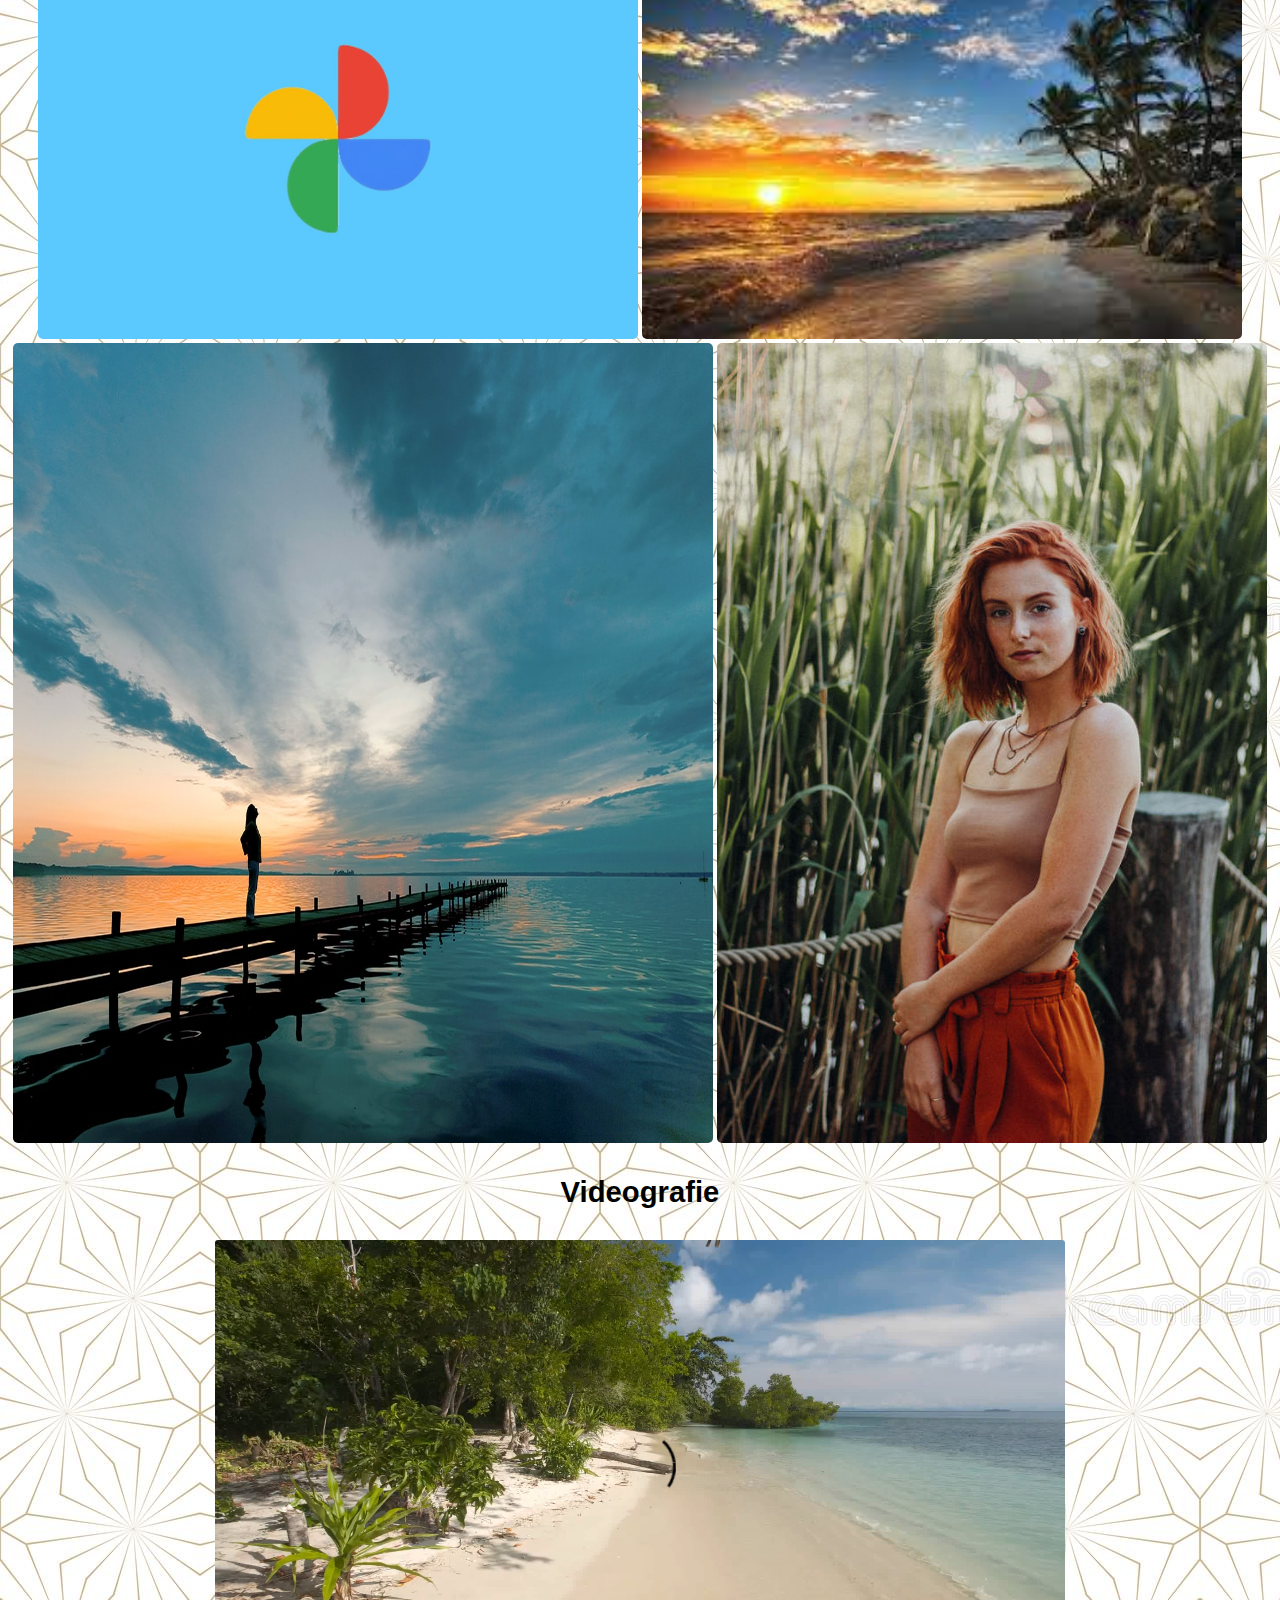
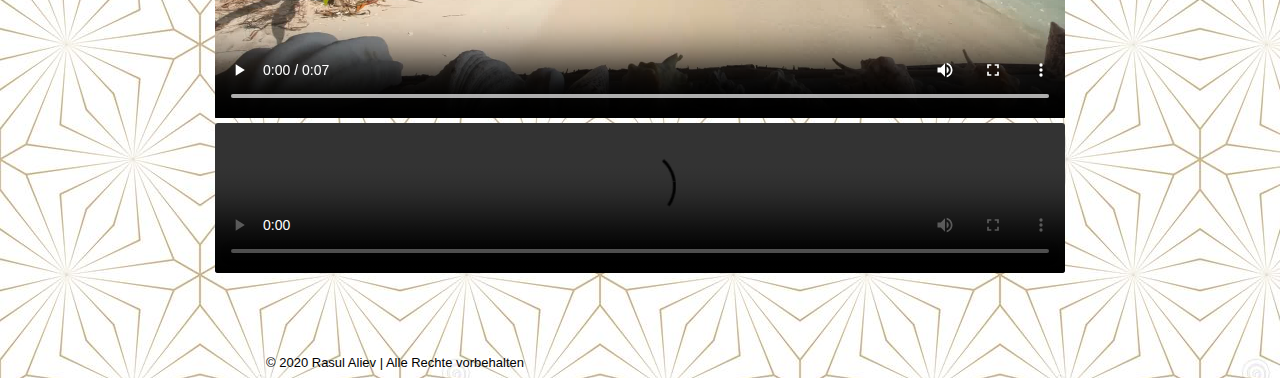
==== commit 3872963b: "2.0" ====
--- a/index.html
+++ b/index.html
@@ -12,8 +12,8 @@
     <header>
         <nav>
             <ul id="header">
-                <li><a id="a" href=>Portfolio</a></li>
-                <li><a href="https://www.google.com/">About Me</a></li>
+                <li><a id="a" href="index.html">Portfolio</a></li>
+                <li><a href="aboutme.html">About Me</a></li>
                 <li><a href="https://twitter.com/home">Contact</a></li>
             </ul>
         </nav>
--- a/style.css
+++ b/style.css
@@ -197,4 +197,22 @@
 
 video{
    border-radius: 5px;
+}
+
+#rasulfoto{
+   width: 400px;
+   height: 650px;
+   position: relative;
+   top: -60px;
+}
+
+#text3{
+   top: -110px;
+   position: relative; 
+}
+
+#text224{
+width: 700px;
+font-weight: 400;
+
 }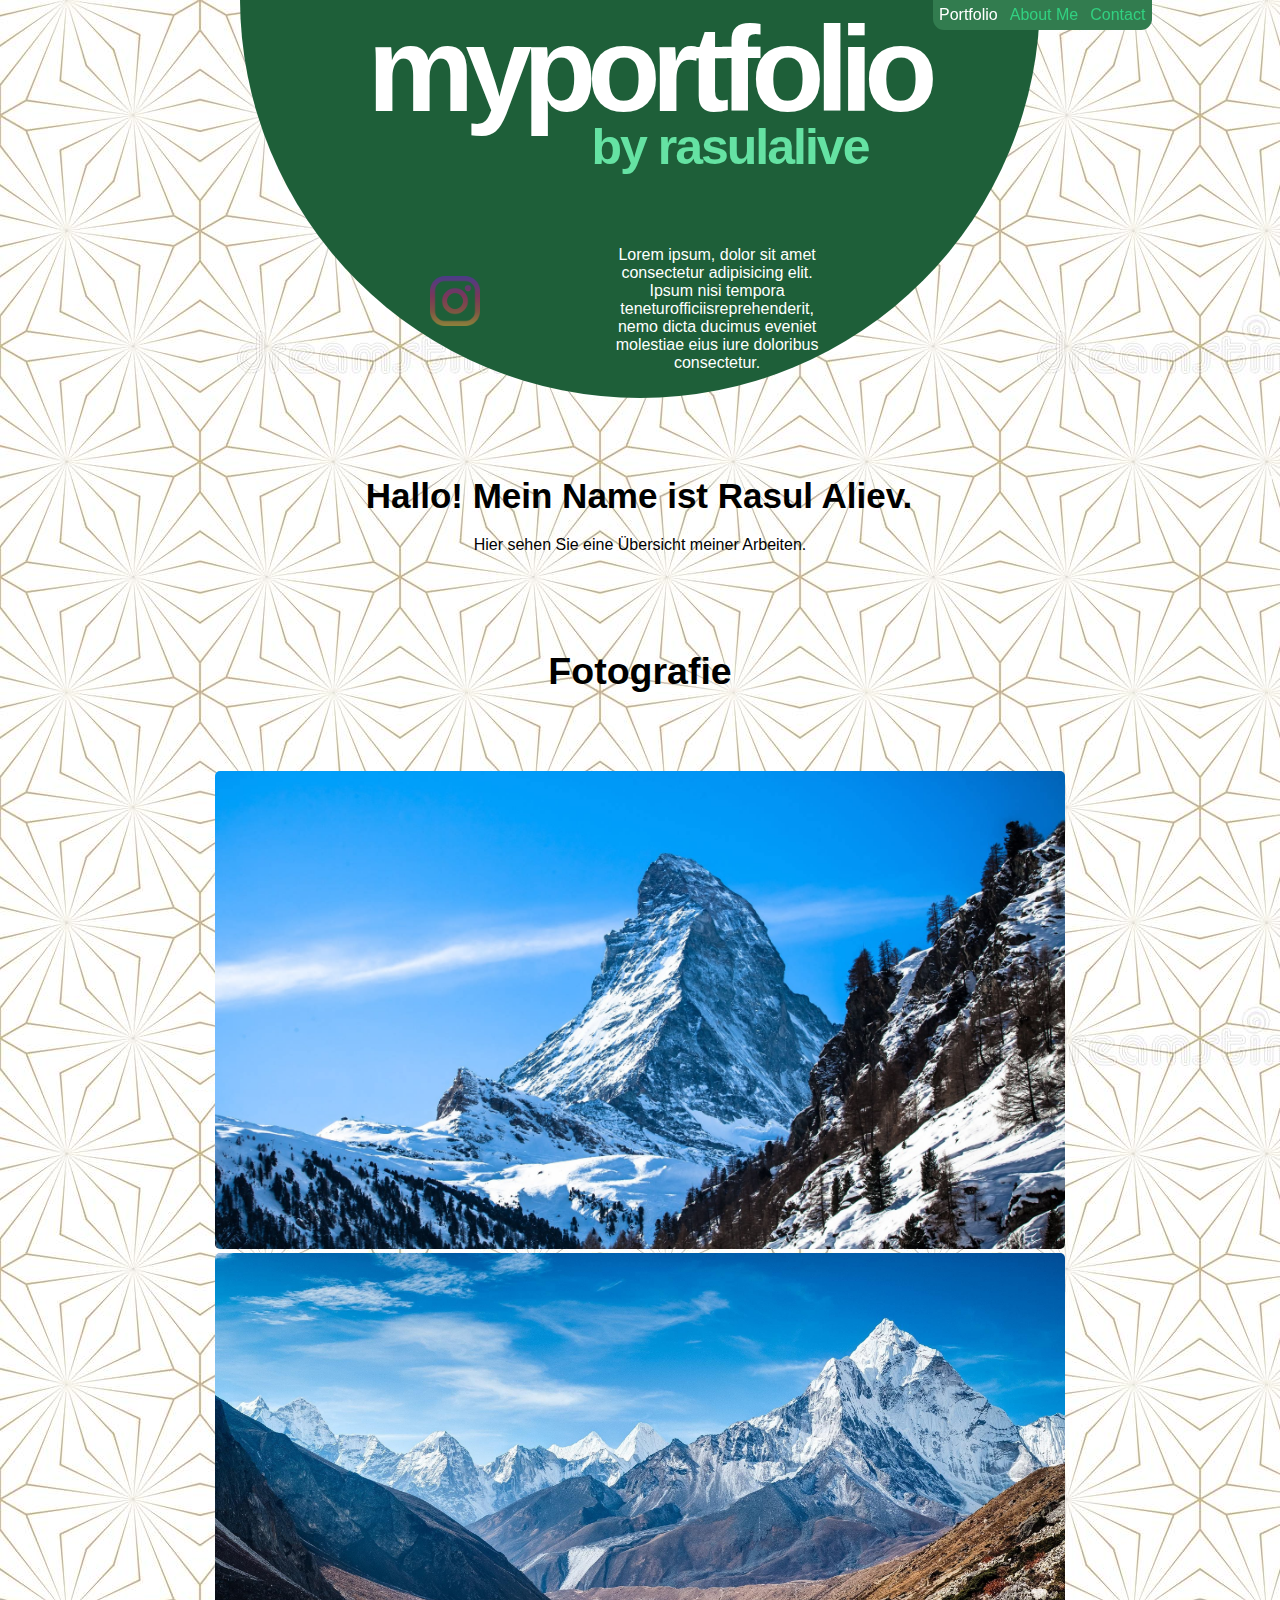
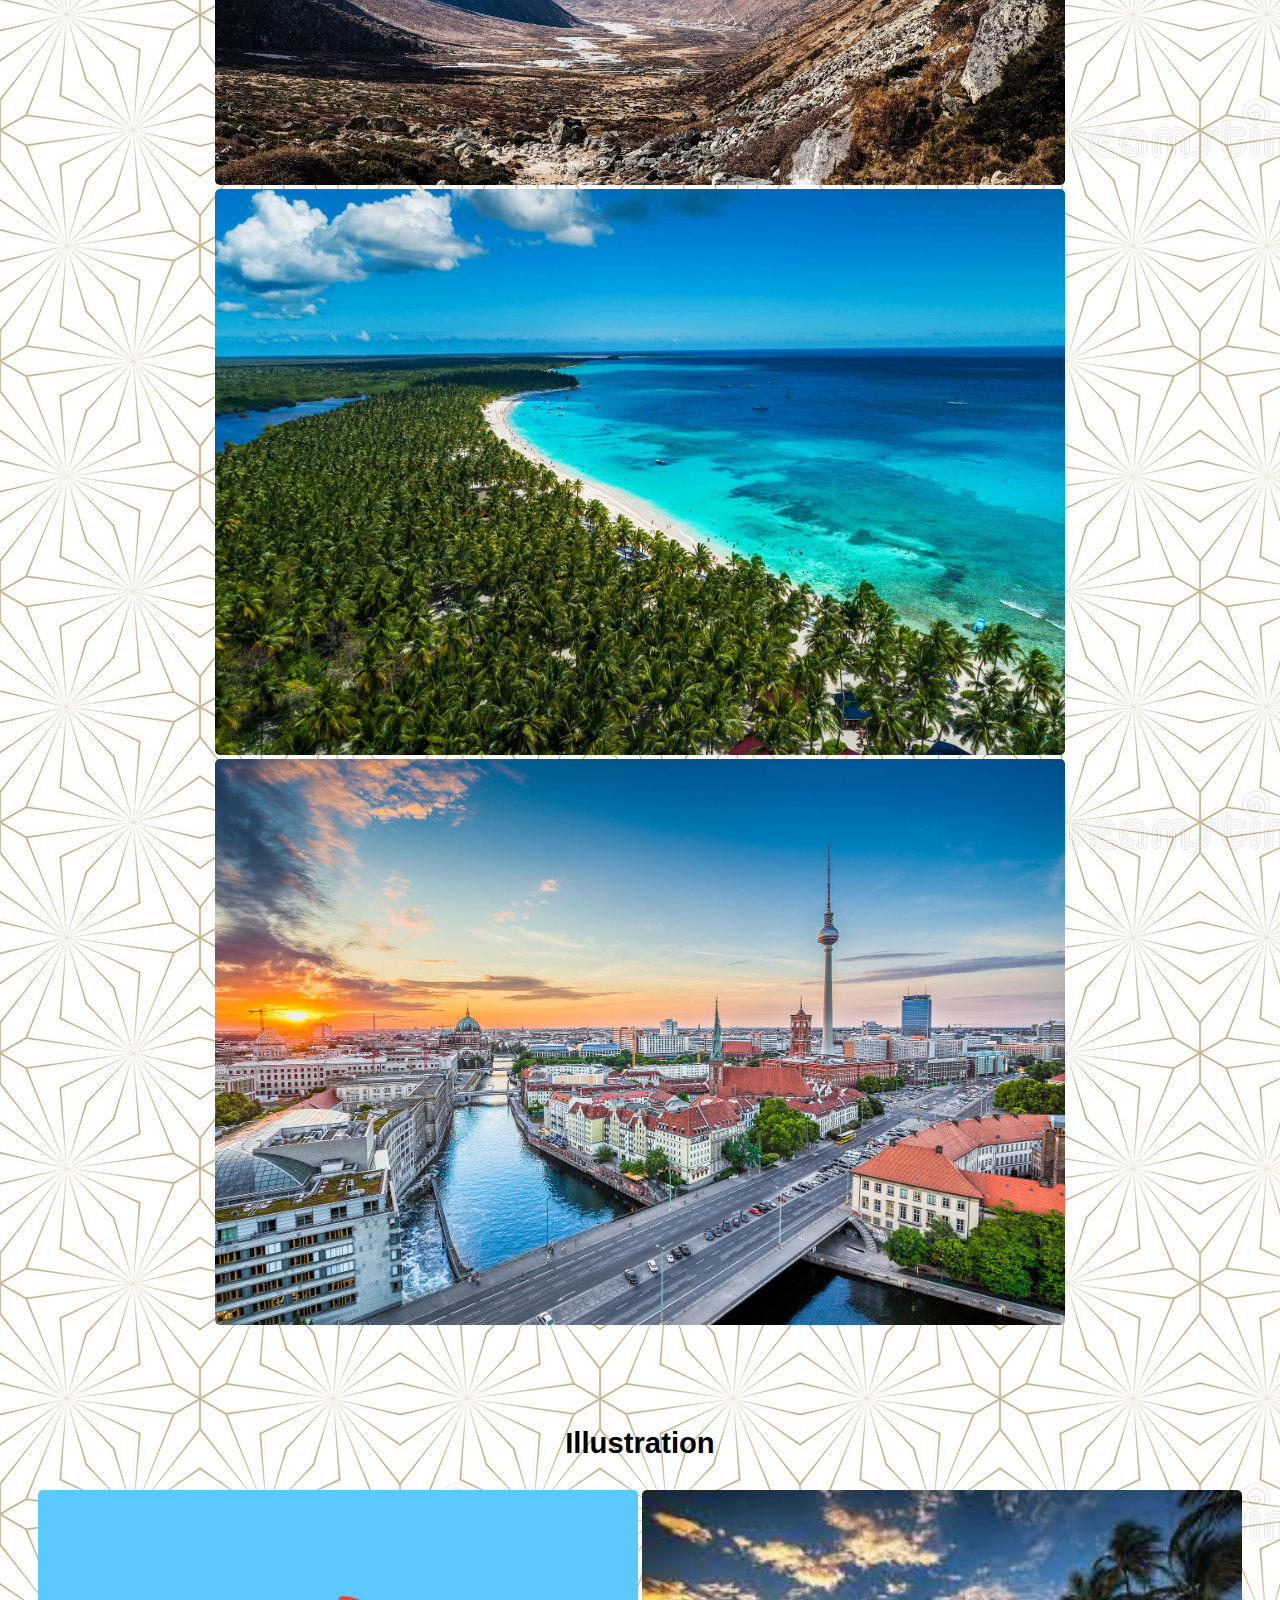
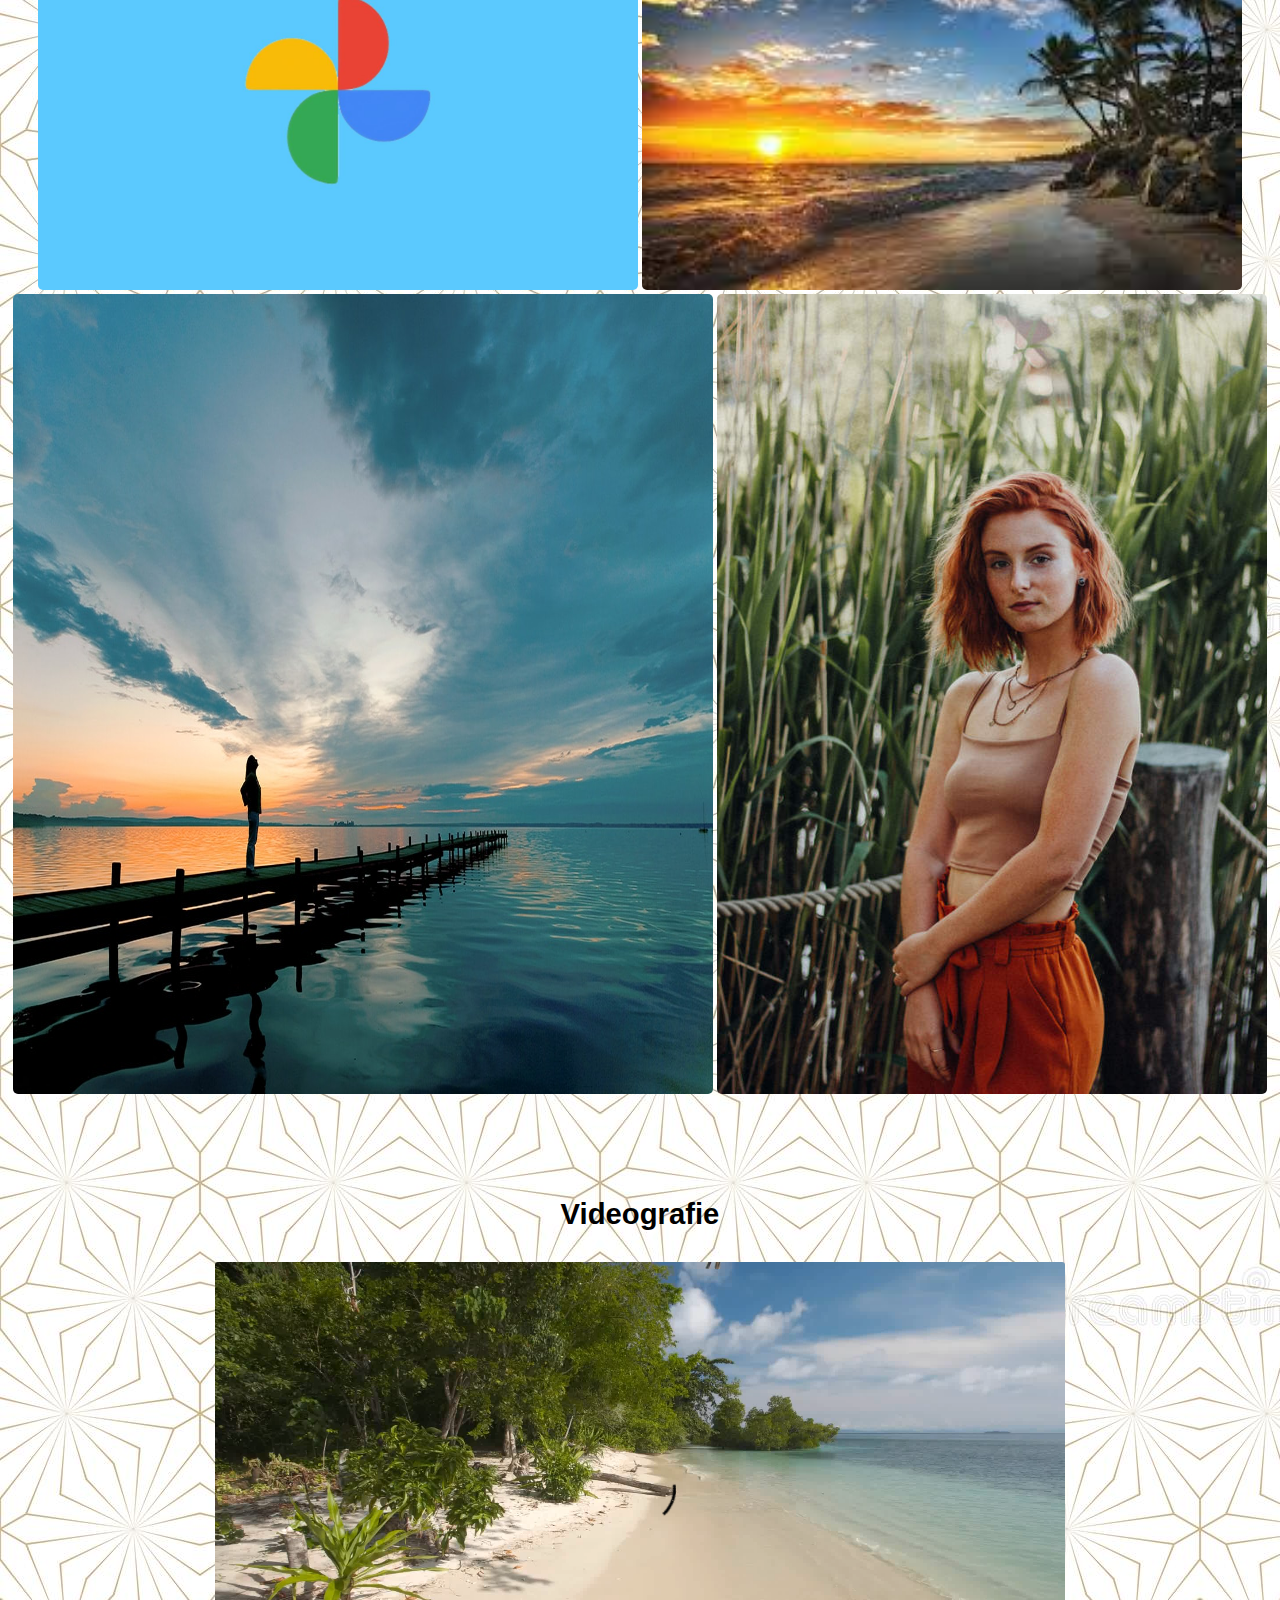
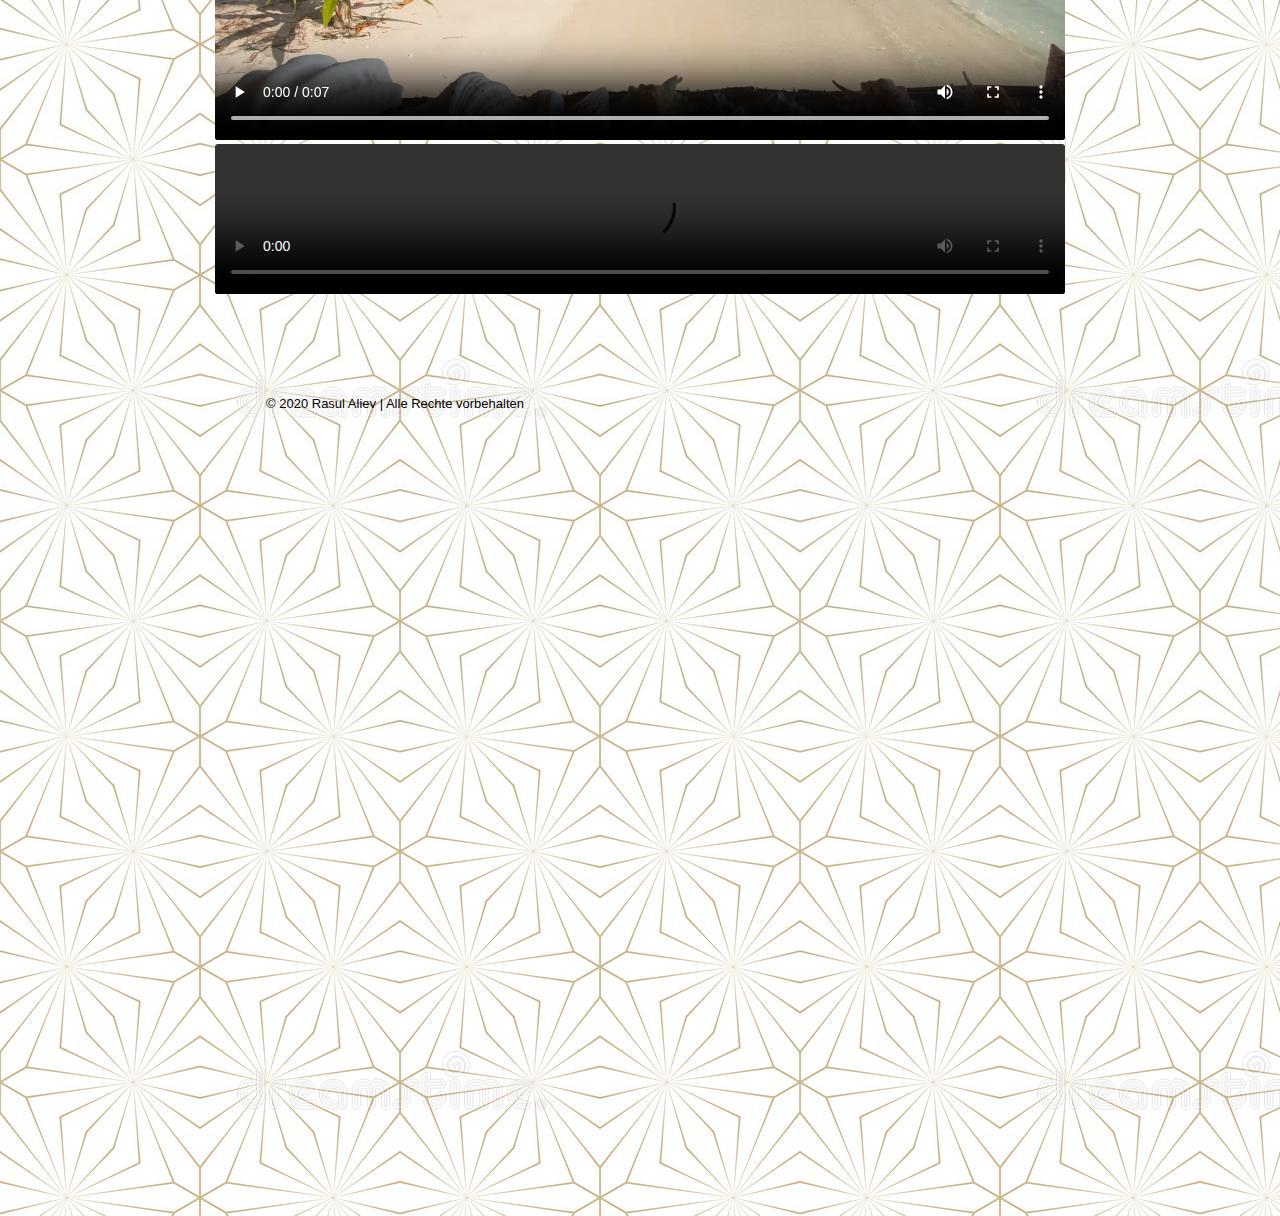
==== commit e9f9947d: "2.1" ====
--- a/index.html
+++ b/index.html
@@ -8,13 +8,13 @@
     <title>Portfolio I Rasul</title>
 </head>
 
-<body>
+<body id="body1">
     <header>
         <nav>
             <ul id="header">
-                <li><a id="a" href="index.html">Portfolio</a></li>
+                <li><a id="a" href=>Portfolio</a></li>
                 <li><a href="aboutme.html">About Me</a></li>
-                <li><a href="https://twitter.com/home">Contact</a></li>
+                <li><a href="Contact.html">Contact</a></li>
             </ul>
         </nav>
         <div id="halbkreis"></div>
--- a/style.css
+++ b/style.css
@@ -1,9 +1,16 @@
-body{
+#body1{
    background-image: url(hintergrund.jpg);
    font-family: Arial, Helvetica, sans-serif;
    text-align: center;
 overflow-x: hidden;
-
+height: 6000px;
+}
+#body2{
+   background-image: url(hintergrund.jpg);
+   font-family: Arial, Helvetica, sans-serif;
+   text-align: center;
+overflow-x: hidden;
+height: 2000px;
    }
    
    h1{
@@ -83,7 +90,7 @@
 width: 0;
 }
   to{
-width: 16em;
+width: 18em;
  }
 }
 
@@ -155,7 +162,7 @@
    font-size:25px;
    font-weight: 600;
    top: -45px;
-   padding: 60px;
+   margin-top: 100px;
 }
 
 #bilder1{
@@ -178,6 +185,7 @@
     font-size:25px;
 font-weight: 600;
 top: -45px;
+margin-top: 100px;
 }
 
 #video{
@@ -186,7 +194,7 @@
 
 #rechte{
   font-size: 13px;
-  padding-top : 80px;
+  padding-top : 100px;
 margin-left: -490px;
 
 }
@@ -201,7 +209,7 @@
 
 #rasulfoto{
    width: 400px;
-   height: 650px;
+   height: 400px;
    position: relative;
    top: -60px;
 }
@@ -211,8 +219,44 @@
    position: relative; 
 }
 
-#text224{
-width: 700px;
-font-weight: 400;
-
-}+#text4{
+width: 800px;
+margin: auto;
+font-weight: 200;
+}
+
+strong{
+   font-size: 90;
+}
+
+blockquote{
+   margin: 100px;
+   font-size: large;
+   font-weight: 800;
+color: rgb(19, 65, 27);
+padding: 40px;
+border-top: solid 2px;
+border-bottom: solid 2px;
+}
+
+blockquote:after{
+   content: "”";
+   color: rgb(19, 65, 27);
+   font-size: 130px;
+   position: absolute;
+   margin: 9px;
+   margin-left: -40px;
+}
+
+#input1{
+   width: 190px;
+   position: relative;
+   background-color: rgb(173, 172, 172);
+   height: 35px;
+   border: none;
+   display: block;
+   margin: 3px ;
+   top: -40px;
+   left: 500px;
+}
+
